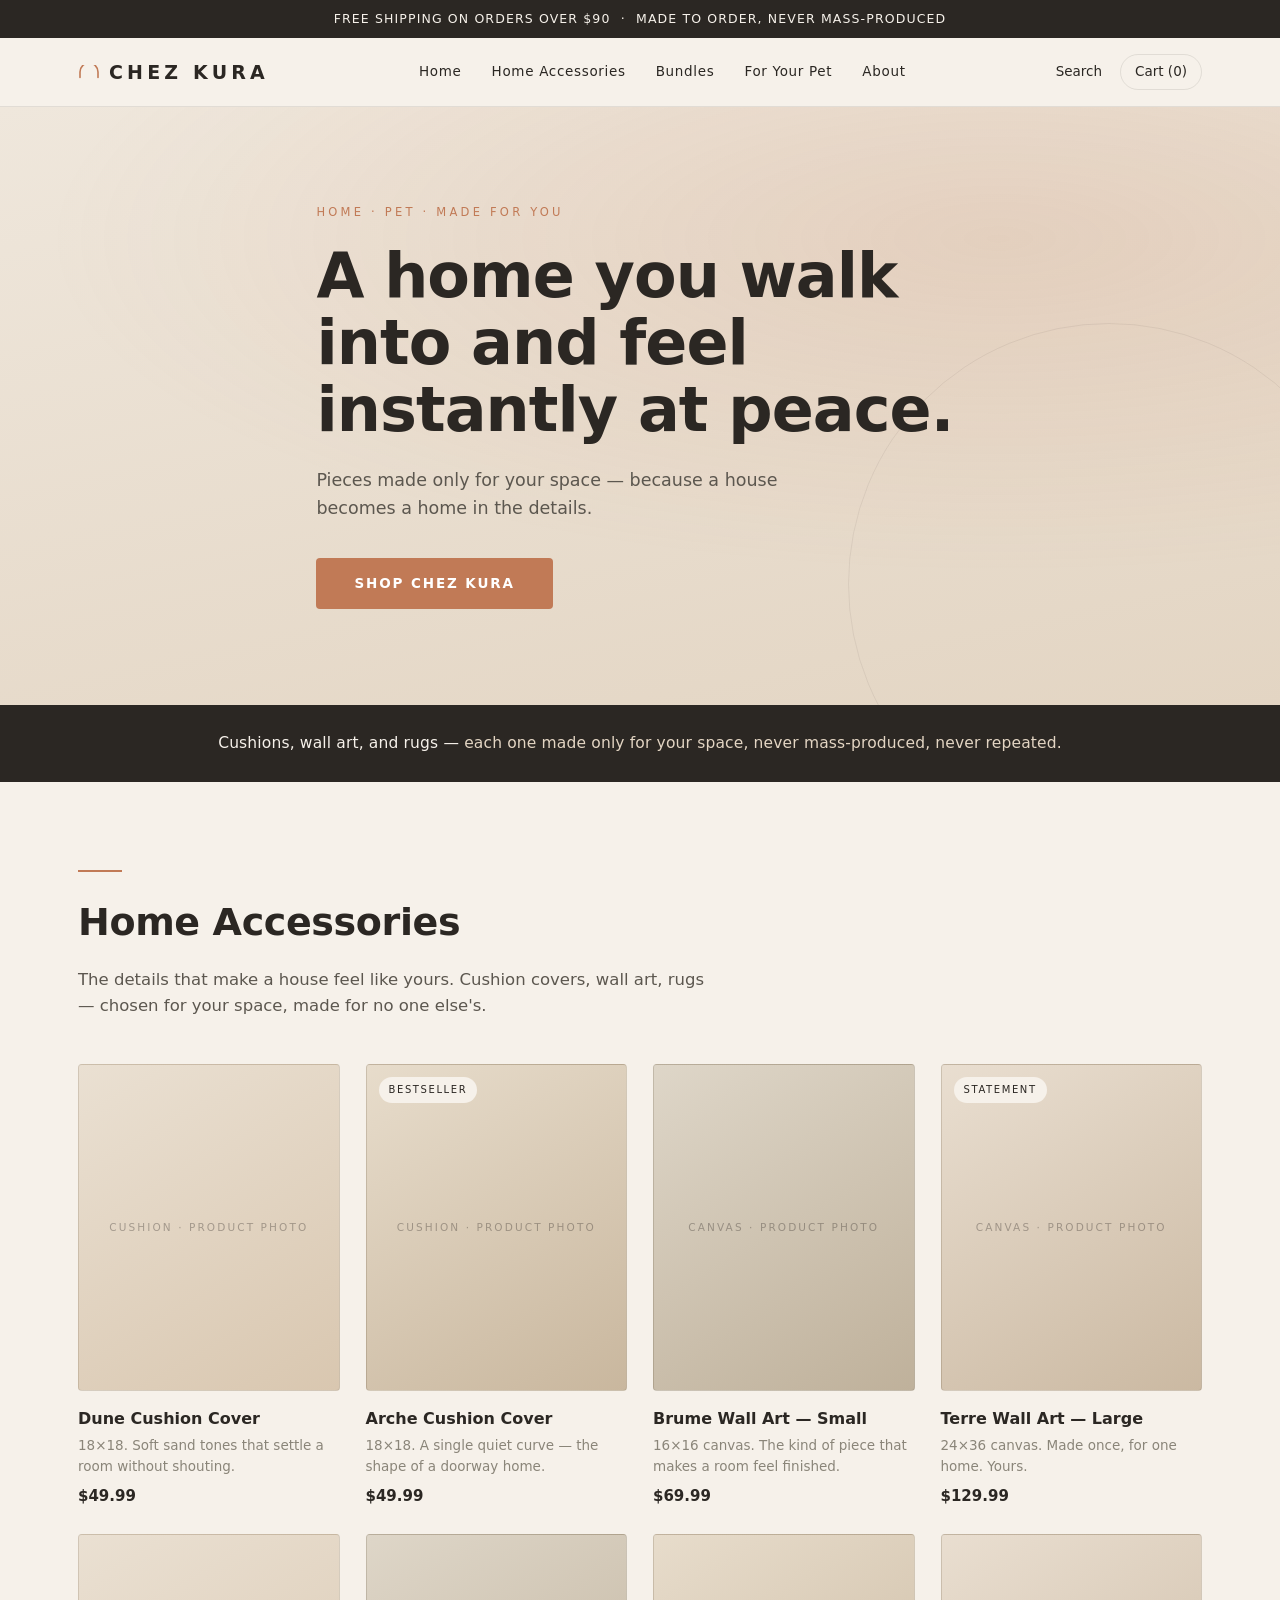
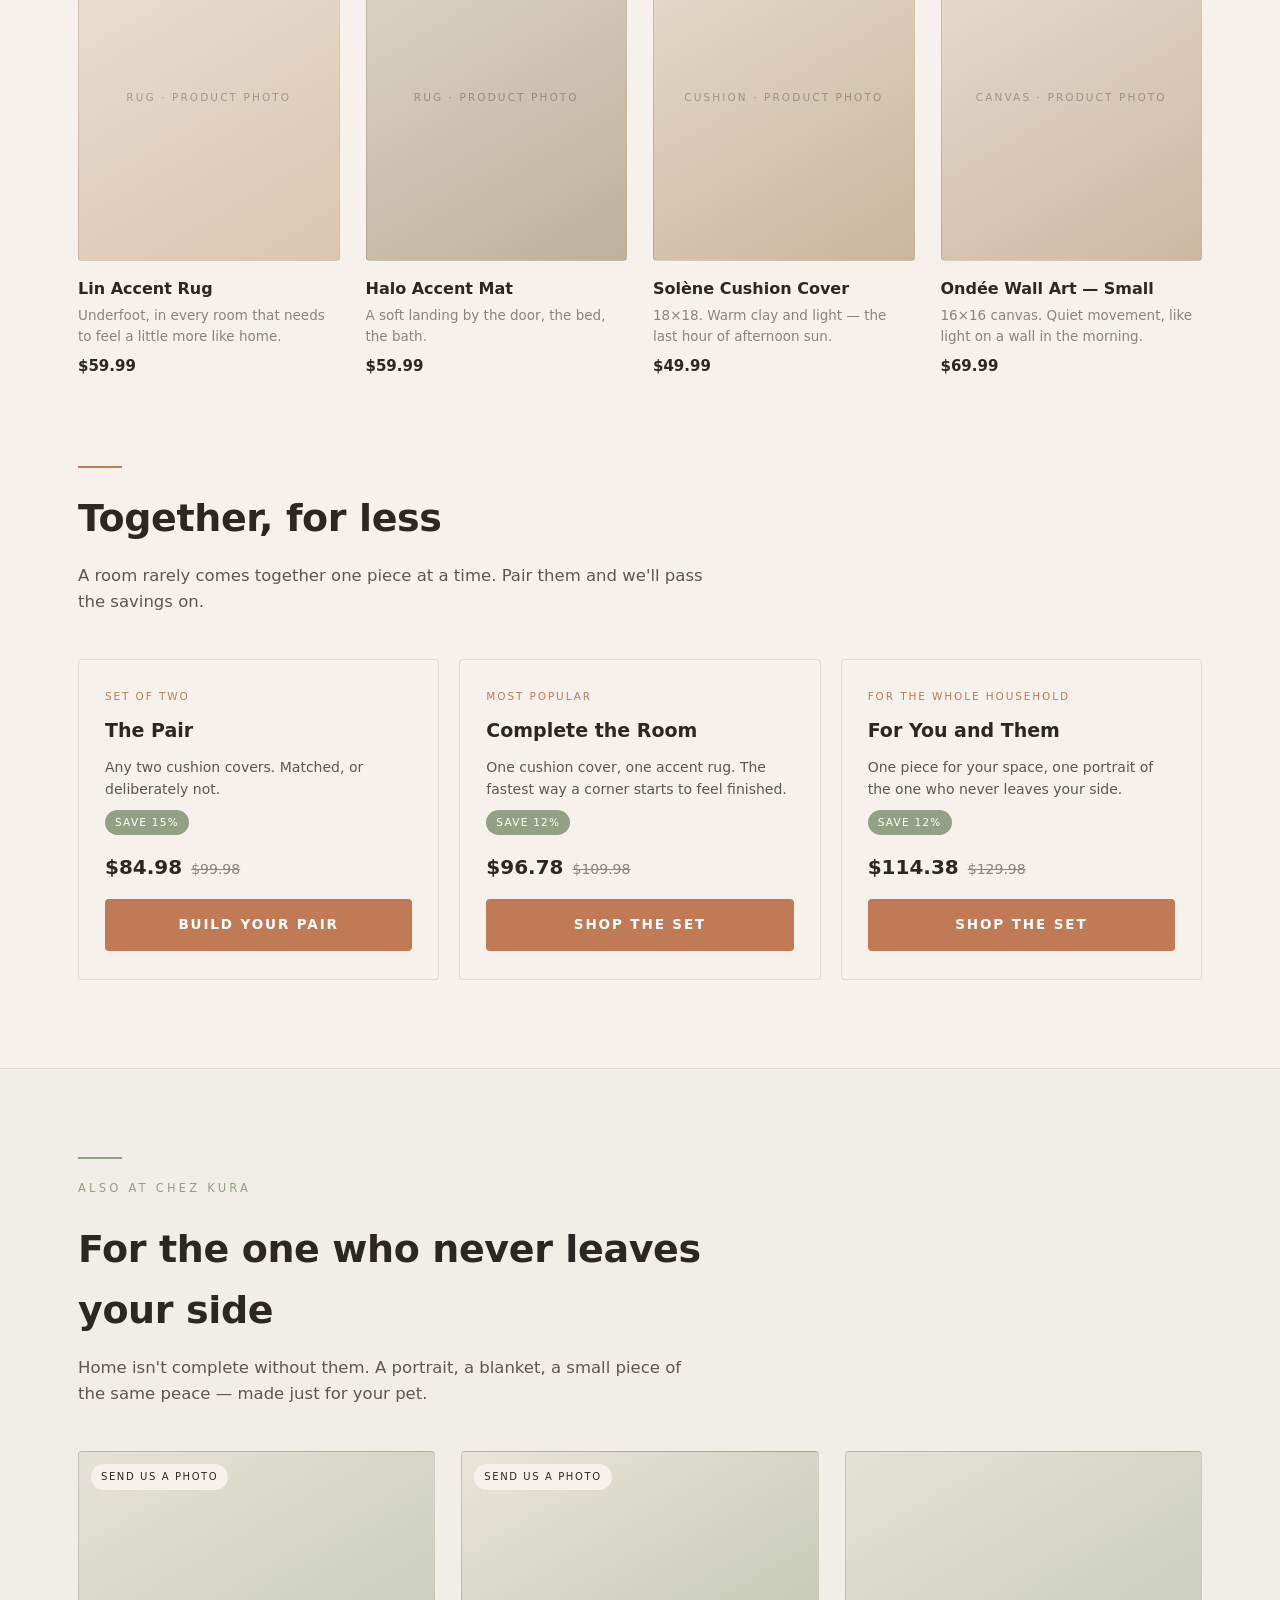
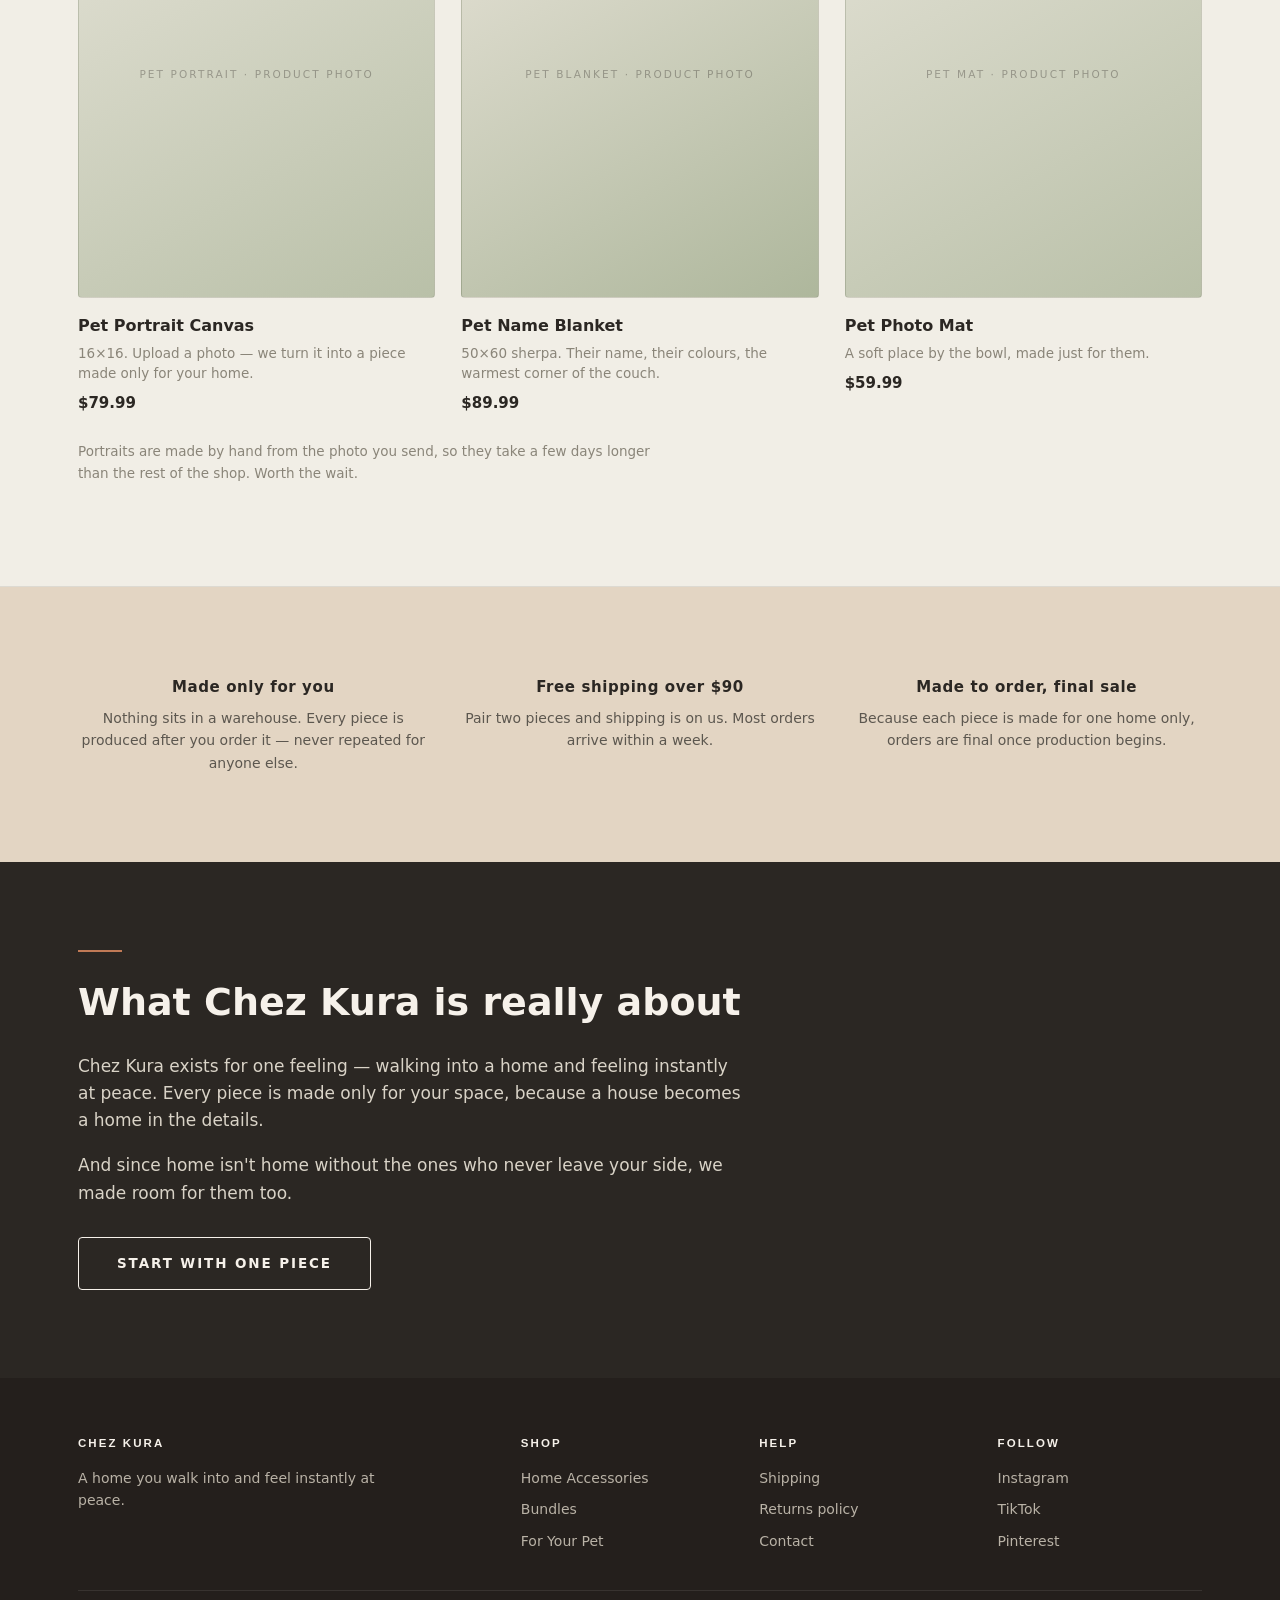
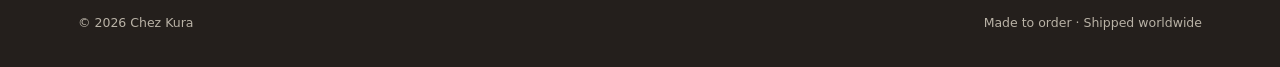
==== index.html @ e0adc96d "Import the Chez Kura v2 storefront package. Adds the static homepage, brand system, site copy, and S" ====
<!DOCTYPE html>
<html lang="en">
<head>
<meta charset="utf-8">
<meta name="viewport" content="width=device-width, initial-scale=1">
<title>Chez Kura — A home you walk into and feel instantly at peace.</title>
<link rel="stylesheet" href="assets/styles.css">
</head>
<body>

<div class="announce">Free shipping on orders over $90 &nbsp;·&nbsp; Made to order, never mass-produced</div>

<nav>
  <div class="nav-inner">
    <a class="wordmark" href="#top">
      <svg class="mark" viewBox="0 0 44 26" fill="none" aria-hidden="true">
        <path d="M4 24V13a18 18 0 0 1 36 0v11" stroke="#C17A56" stroke-width="3.2" stroke-linecap="round"/>
      </svg>
      CHEZ&nbsp;KURA
    </a>
    <div class="nav-links">
      <a href="#top">Home</a>
      <a href="#home-accessories">Home Accessories</a>
      <a href="#bundles">Bundles</a>
      <a href="#pets">For Your Pet</a>
      <a href="#about">About</a>
    </div>
    <div class="nav-right">
      <a href="#">Search</a>
      <a class="cart" href="#">Cart (0)</a>
    </div>
  </div>
</nav>

<header class="hero" id="top">
  <div class="hero-inner">
    <div class="eyebrow">Home · Pet · Made for you</div>
    <h1>A home you walk into and feel instantly at peace.</h1>
    <p>Pieces made only for your space — because a house becomes a home in the details.</p>
    <a class="btn" href="#home-accessories">Shop Chez Kura</a>
  </div>
</header>

<div class="strip">
  Cushions, wall art, and rugs — <span>each one made only for your space, never mass-produced, never repeated.</span>
</div>

<!-- ================= HOME ACCESSORIES ================= -->
<section id="home-accessories">
  <div class="wrap">
    <div class="sec-head">
      <div class="rule"></div>
      <h2>Home Accessories</h2>
      <p>The details that make a house feel like yours. Cushion covers, wall art, rugs — chosen for your space, made for no one else's.</p>
    </div>

    <div class="grid">
      <a class="card" href="#">
        <div class="thumb t1"><div class="ph">Cushion · product photo</div></div>
        <h3>Dune Cushion Cover</h3>
        <p class="desc">18&times;18. Soft sand tones that settle a room without shouting.</p>
        <div class="price">$49.99</div>
      </a>

      <a class="card" href="#">
        <div class="thumb t2"><span class="badge">Bestseller</span><div class="ph">Cushion · product photo</div></div>
        <h3>Arche Cushion Cover</h3>
        <p class="desc">18&times;18. A single quiet curve — the shape of a doorway home.</p>
        <div class="price">$49.99</div>
      </a>

      <a class="card" href="#">
        <div class="thumb t3"><div class="ph">Canvas · product photo</div></div>
        <h3>Brume Wall Art — Small</h3>
        <p class="desc">16&times;16 canvas. The kind of piece that makes a room feel finished.</p>
        <div class="price">$69.99</div>
      </a>

      <a class="card" href="#">
        <div class="thumb t4"><span class="badge">Statement</span><div class="ph">Canvas · product photo</div></div>
        <h3>Terre Wall Art — Large</h3>
        <p class="desc">24&times;36 canvas. Made once, for one home. Yours.</p>
        <div class="price">$129.99</div>
      </a>
    </div>

    <div style="height:26px"></div>

    <div class="grid">
      <a class="card" href="#">
        <div class="thumb t1"><div class="ph">Rug · product photo</div></div>
        <h3>Lin Accent Rug</h3>
        <p class="desc">Underfoot, in every room that needs to feel a little more like home.</p>
        <div class="price">$59.99</div>
      </a>
      <a class="card" href="#">
        <div class="thumb t3"><div class="ph">Rug · product photo</div></div>
        <h3>Halo Accent Mat</h3>
        <p class="desc">A soft landing by the door, the bed, the bath.</p>
        <div class="price">$59.99</div>
      </a>
      <a class="card" href="#">
        <div class="thumb t2"><div class="ph">Cushion · product photo</div></div>
        <h3>Solène Cushion Cover</h3>
        <p class="desc">18&times;18. Warm clay and light — the last hour of afternoon sun.</p>
        <div class="price">$49.99</div>
      </a>
      <a class="card" href="#">
        <div class="thumb t4"><div class="ph">Canvas · product photo</div></div>
        <h3>Ondée Wall Art — Small</h3>
        <p class="desc">16&times;16 canvas. Quiet movement, like light on a wall in the morning.</p>
        <div class="price">$69.99</div>
      </a>
    </div>
  </div>
</section>

<!-- ================= BUNDLES ================= -->
<section id="bundles" style="padding-top:0;">
  <div class="wrap">
    <div class="sec-head">
      <div class="rule"></div>
      <h2>Together, for less</h2>
      <p>A room rarely comes together one piece at a time. Pair them and we'll pass the savings on.</p>
    </div>

    <div class="bundle-grid">
      <div class="bundle">
        <div class="tag">Set of two</div>
        <h3>The Pair</h3>
        <p>Any two cushion covers. Matched, or deliberately not.</p>
        <span class="save">Save 15%</span>
        <div class="b-price">$84.98<span class="was">$99.98</span></div>
        <a class="btn" href="#" style="text-align:center;margin-top:6px;">Build your pair</a>
      </div>

      <div class="bundle">
        <div class="tag">Most popular</div>
        <h3>Complete the Room</h3>
        <p>One cushion cover, one accent rug. The fastest way a corner starts to feel finished.</p>
        <span class="save">Save 12%</span>
        <div class="b-price">$96.78<span class="was">$109.98</span></div>
        <a class="btn" href="#" style="text-align:center;margin-top:6px;">Shop the set</a>
      </div>

      <div class="bundle">
        <div class="tag">For the whole household</div>
        <h3>For You and Them</h3>
        <p>One piece for your space, one portrait of the one who never leaves your side.</p>
        <span class="save">Save 12%</span>
        <div class="b-price">$114.38<span class="was">$129.98</span></div>
        <a class="btn" href="#" style="text-align:center;margin-top:6px;">Shop the set</a>
      </div>
    </div>
  </div>
</section>

<!-- ================= PETS (quieter, lower) ================= -->
<section class="pets" id="pets">
  <div class="wrap">
    <div class="sec-head">
      <div class="rule sage"></div>
      <div class="eyebrow">Also at Chez Kura</div>
      <h2>For the one who never leaves your side</h2>
      <p>Home isn't complete without them. A portrait, a blanket, a small piece of the same peace — made just for your pet.</p>
    </div>

    <div class="grid three">
      <a class="card" href="#">
        <div class="thumb t5"><span class="badge">Send us a photo</span><div class="ph">Pet portrait · product photo</div></div>
        <h3>Pet Portrait Canvas</h3>
        <p class="desc">16&times;16. Upload a photo — we turn it into a piece made only for your home.</p>
        <div class="price">$79.99</div>
      </a>
      <a class="card" href="#">
        <div class="thumb t6"><span class="badge">Send us a photo</span><div class="ph">Pet blanket · product photo</div></div>
        <h3>Pet Name Blanket</h3>
        <p class="desc">50&times;60 sherpa. Their name, their colours, the warmest corner of the couch.</p>
        <div class="price">$89.99</div>
      </a>
      <a class="card" href="#">
        <div class="thumb t5"><div class="ph">Pet mat · product photo</div></div>
        <h3>Pet Photo Mat</h3>
        <p class="desc">A soft place by the bowl, made just for them.</p>
        <div class="price">$59.99</div>
      </a>
    </div>

    <p style="margin-top:26px;font-size:13.5px;color:var(--ink-muted);max-width:70ch;">
      Portraits are made by hand from the photo you send, so they take a few days longer than the rest of the shop. Worth the wait.
    </p>
  </div>
</section>

<!-- ================= PROMISE ================= -->
<section class="promise">
  <div class="wrap">
    <div class="promise-grid">
      <div>
        <h4>Made only for you</h4>
        <p>Nothing sits in a warehouse. Every piece is produced after you order it — never repeated for anyone else.</p>
      </div>
      <div>
        <h4>Free shipping over $90</h4>
        <p>Pair two pieces and shipping is on us. Most orders arrive within a week.</p>
      </div>
      <div>
        <h4>Made to order, final sale</h4>
        <p>Because each piece is made for one home only, orders are final once production begins.</p>
      </div>
    </div>
  </div>
</section>

<!-- ================= ABOUT ================= -->
<section class="about" id="about">
  <div class="wrap">
    <div class="rule"></div>
    <h2>What Chez Kura is really about</h2>
    <p>Chez Kura exists for one feeling — walking into a home and feeling instantly at peace. Every piece is made only for your space, because a house becomes a home in the details.</p>
    <p>And since home isn't home without the ones who never leave your side, we made room for them too.</p>
    <a class="btn btn-ghost" href="#home-accessories" style="border-color:var(--bone);color:var(--bone);margin-top:12px;">Start with one piece</a>
  </div>
</section>

<footer>
  <div class="wrap">
    <div class="foot-grid">
      <div>
        <h5>Chez Kura</h5>
        <p style="margin:0;max-width:34ch;">A home you walk into and feel instantly at peace.</p>
      </div>
      <div>
        <h5>Shop</h5>
        <ul>
          <li><a href="#home-accessories">Home Accessories</a></li>
          <li><a href="#bundles">Bundles</a></li>
          <li><a href="#pets">For Your Pet</a></li>
        </ul>
      </div>
      <div>
        <h5>Help</h5>
        <ul>
          <li><a href="#">Shipping</a></li>
          <li><a href="#">Returns policy</a></li>
          <li><a href="#">Contact</a></li>
        </ul>
      </div>
      <div>
        <h5>Follow</h5>
        <ul>
          <li><a href="#">Instagram</a></li>
          <li><a href="#">TikTok</a></li>
          <li><a href="#">Pinterest</a></li>
        </ul>
      </div>
    </div>
    <div class="foot-bottom">
      <span>© 2026 Chez Kura</span>
      <span>Made to order · Shipped worldwide</span>
    </div>
  </div>
</footer>

</body>
</html>
---- assets/styles.css ----
:root{
    --bone:#F6F1EA;
    --sand:#E3D5C3;
    --terracotta:#C17A56;
    --terracotta-dark:#A9643F;
    --sage:#93A084;
    --charcoal:#2B2723;
    --ink-soft:#5C574F;
    --ink-muted:#8A8579;
    --hairline:rgba(43,39,35,0.10);
    --radius:4px;
    --maxw:1180px;
  }
  *{box-sizing:border-box;}
  html{scroll-behavior:smooth;}
  body{
    margin:0;
    background:var(--bone);
    color:var(--charcoal);
    font-family:"Inter",system-ui,-apple-system,"Segoe UI",sans-serif;
    font-size:16px;
    line-height:1.6;
    -webkit-font-smoothing:antialiased;
  }
  h1,h2,h3,.wordmark,.eyebrow,.btn{font-family:"Futura","Poppins",system-ui,-apple-system,sans-serif;}
  a{color:inherit;text-decoration:none;}
  .wrap{max-width:var(--maxw);margin:0 auto;padding:0 28px;}

  /* ---------- Announcement ---------- */
  .announce{
    background:var(--charcoal);color:var(--bone);
    text-align:center;font-size:12.5px;letter-spacing:.09em;
    padding:9px 16px;text-transform:uppercase;
  }

  /* ---------- Nav ---------- */
  nav{
    position:sticky;top:0;z-index:50;
    background:rgba(246,241,234,0.92);
    backdrop-filter:blur(10px);
    border-bottom:1px solid var(--hairline);
  }
  .nav-inner{
    max-width:var(--maxw);margin:0 auto;padding:16px 28px;
    display:flex;align-items:center;justify-content:space-between;gap:24px;
  }
  .wordmark{
    font-size:19px;font-weight:700;letter-spacing:.22em;color:var(--charcoal);
    display:flex;align-items:center;gap:9px;white-space:nowrap;
  }
  .mark{width:22px;height:14px;flex:none;}
  .nav-links{display:flex;gap:30px;font-size:13.5px;letter-spacing:.05em;}
  .nav-links a{padding:4px 0;border-bottom:1px solid transparent;transition:border-color .2s;}
  .nav-links a:hover{border-color:var(--terracotta);}
  .nav-right{display:flex;align-items:center;gap:18px;font-size:13.5px;}
  .cart{
    display:inline-flex;align-items:center;gap:7px;
    border:1px solid var(--hairline);border-radius:999px;padding:6px 14px;
  }
  @media(max-width:820px){ .nav-links{display:none;} }

  /* ---------- Hero ---------- */
  .hero{
    position:relative;
    min-height:560px;
    display:flex;align-items:center;
    background:
      radial-gradient(120% 90% at 78% 22%, rgba(193,122,86,0.16), transparent 62%),
      linear-gradient(168deg,#EFE7DC 0%, var(--sand) 100%);
    overflow:hidden;
  }
  .hero::after{
    content:"";position:absolute;right:-90px;bottom:-140px;
    width:520px;height:520px;border-radius:50%;
    border:1px solid rgba(43,39,35,0.07);
  }
  .hero-inner{max-width:var(--maxw);margin:0 auto;padding:96px 28px;position:relative;z-index:2;}
  .eyebrow{
    font-size:11.5px;letter-spacing:.28em;text-transform:uppercase;
    color:var(--terracotta);margin-bottom:22px;
  }
  .hero h1{
    font-size:clamp(34px,5.4vw,62px);line-height:1.08;font-weight:700;
    margin:0 0 22px;max-width:15ch;letter-spacing:-0.015em;
  }
  .hero p{
    font-size:17.5px;color:var(--ink-soft);max-width:46ch;margin:0 0 36px;
  }
  .btn{
    display:inline-block;background:var(--terracotta);color:#fff;
    padding:15px 38px;border-radius:var(--radius);
    font-size:13.5px;letter-spacing:.14em;text-transform:uppercase;font-weight:600;
    transition:background .2s,transform .2s;
  }
  .btn:hover{background:var(--terracotta-dark);transform:translateY(-1px);}
  .btn-ghost{
    background:transparent;color:var(--charcoal);
    border:1px solid var(--charcoal);
  }
  .btn-ghost:hover{background:var(--charcoal);color:var(--bone);}

  /* ---------- Overview strip ---------- */
  .strip{
    background:var(--charcoal);color:var(--bone);
    text-align:center;padding:26px 28px;
    font-size:15.5px;letter-spacing:.01em;
  }
  .strip span{color:var(--sand);}

  /* ---------- Sections ---------- */
  section{padding:88px 0;}
  .sec-head{margin-bottom:44px;max-width:62ch;}
  .sec-head h2{
    font-size:clamp(26px,3.4vw,38px);margin:0 0 14px;font-weight:700;letter-spacing:-0.01em;
  }
  .sec-head p{margin:0;color:var(--ink-soft);font-size:16.5px;}
  .rule{width:44px;height:2px;background:var(--terracotta);margin-bottom:20px;}
  .rule.sage{background:var(--sage);}

  /* ---------- Product grid ---------- */
  .grid{display:grid;gap:26px;grid-template-columns:repeat(4,1fr);}
  .grid.three{grid-template-columns:repeat(3,1fr);}
  @media(max-width:960px){ .grid,.grid.three{grid-template-columns:repeat(2,1fr);} }
  @media(max-width:560px){ .grid,.grid.three{grid-template-columns:1fr;} }

  .card{display:block;background:transparent;}
  .thumb{
    position:relative;aspect-ratio:4/5;border-radius:var(--radius);
    overflow:hidden;margin-bottom:15px;
    border:1px solid var(--hairline);
    display:flex;align-items:center;justify-content:center;
    transition:transform .25s ease;
  }
  .card:hover .thumb{transform:translateY(-4px);}
  .thumb .ph{
    position:absolute;inset:0;
    display:flex;align-items:center;justify-content:center;
    font-size:10.5px;letter-spacing:.2em;text-transform:uppercase;
    color:rgba(43,39,35,0.34);
  }
  .t1{background:linear-gradient(150deg,#EAE0D2,#D9C7B0);}
  .t2{background:linear-gradient(150deg,#E7DCCB,#C9B79E);}
  .t3{background:linear-gradient(150deg,#DED6C8,#BFB19B);}
  .t4{background:linear-gradient(150deg,#E9DED0,#CBB9A2);}
  .t5{background:linear-gradient(150deg,#E4E2D6,#B9C0A8);}
  .t6{background:linear-gradient(150deg,#E8E4D9,#AEB79C);}
  .badge{
    position:absolute;top:12px;left:12px;z-index:2;
    background:var(--bone);color:var(--charcoal);
    font-size:10px;letter-spacing:.16em;text-transform:uppercase;
    padding:5px 10px;border-radius:999px;
  }
  .card h3{font-size:16px;margin:0 0 4px;font-weight:600;}
  .card .desc{font-size:13.5px;color:var(--ink-muted);margin:0 0 8px;line-height:1.5;}
  .price{font-size:15px;font-weight:600;}
  .price .was{color:var(--ink-muted);font-weight:400;text-decoration:line-through;margin-left:8px;font-size:13.5px;}

  /* ---------- Pet section ---------- */
  .pets{background:#F1EEE6;border-top:1px solid var(--hairline);border-bottom:1px solid var(--hairline);}
  .pets .eyebrow{color:var(--sage);}

  /* ---------- Bundles ---------- */
  .bundle-grid{display:grid;gap:20px;grid-template-columns:repeat(3,1fr);}
  @media(max-width:860px){ .bundle-grid{grid-template-columns:1fr;} }
  .bundle{
    border:1px solid var(--hairline);border-radius:var(--radius);
    padding:28px 26px;background:var(--bone);
    display:flex;flex-direction:column;gap:10px;
  }
  .bundle .tag{
    font-size:10.5px;letter-spacing:.18em;text-transform:uppercase;color:var(--terracotta);
  }
  .bundle h3{margin:0;font-size:19px;}
  .bundle p{margin:0;font-size:14px;color:var(--ink-soft);flex:1;}
  .bundle .b-price{font-size:20px;font-weight:700;margin-top:6px;}
  .bundle .b-price .was{
    font-size:14px;font-weight:400;color:var(--ink-muted);
    text-decoration:line-through;margin-left:9px;
  }
  .save{
    display:inline-block;background:var(--sage);color:#fff;
    font-size:10.5px;letter-spacing:.12em;text-transform:uppercase;
    padding:4px 10px;border-radius:999px;align-self:flex-start;
  }

  /* ---------- Promise row ---------- */
  .promise{background:var(--sand);}
  .promise-grid{display:grid;grid-template-columns:repeat(3,1fr);gap:36px;text-align:center;}
  @media(max-width:760px){ .promise-grid{grid-template-columns:1fr;gap:28px;} }
  .promise h4{margin:0 0 8px;font-size:15px;letter-spacing:.04em;}
  .promise p{margin:0;font-size:14px;color:var(--ink-soft);}

  /* ---------- About ---------- */
  .about{background:var(--charcoal);color:var(--bone);}
  .about .rule{background:var(--terracotta);}
  .about h2{font-size:clamp(26px,3.4vw,38px);margin:0 0 20px;}
  .about p{font-size:17px;color:#D9D3C7;max-width:62ch;margin:0 0 18px;}

  /* ---------- Footer ---------- */
  footer{background:#241F1C;color:#B9B2A6;padding:56px 0 34px;font-size:14px;}
  .foot-grid{display:grid;grid-template-columns:2fr 1fr 1fr 1fr;gap:34px;margin-bottom:38px;}
  @media(max-width:820px){ .foot-grid{grid-template-columns:1fr 1fr;} }
  footer h5{
    color:var(--bone);font-size:11.5px;letter-spacing:.18em;text-transform:uppercase;
    margin:0 0 14px;font-family:"Futura","Poppins",sans-serif;
  }
  footer ul{list-style:none;padding:0;margin:0;display:flex;flex-direction:column;gap:9px;}
  footer a:hover{color:var(--bone);}
  .foot-bottom{
    border-top:1px solid rgba(255,255,255,0.09);padding-top:22px;
    display:flex;justify-content:space-between;gap:18px;flex-wrap:wrap;font-size:12.5px;
  }
  .note{
    background:#FFF8E7;border:1px dashed #D9B96A;color:#6B5624;
    padding:14px 18px;border-radius:var(--radius);font-size:13px;
    max-width:var(--maxw);margin:0 auto 0;
  }
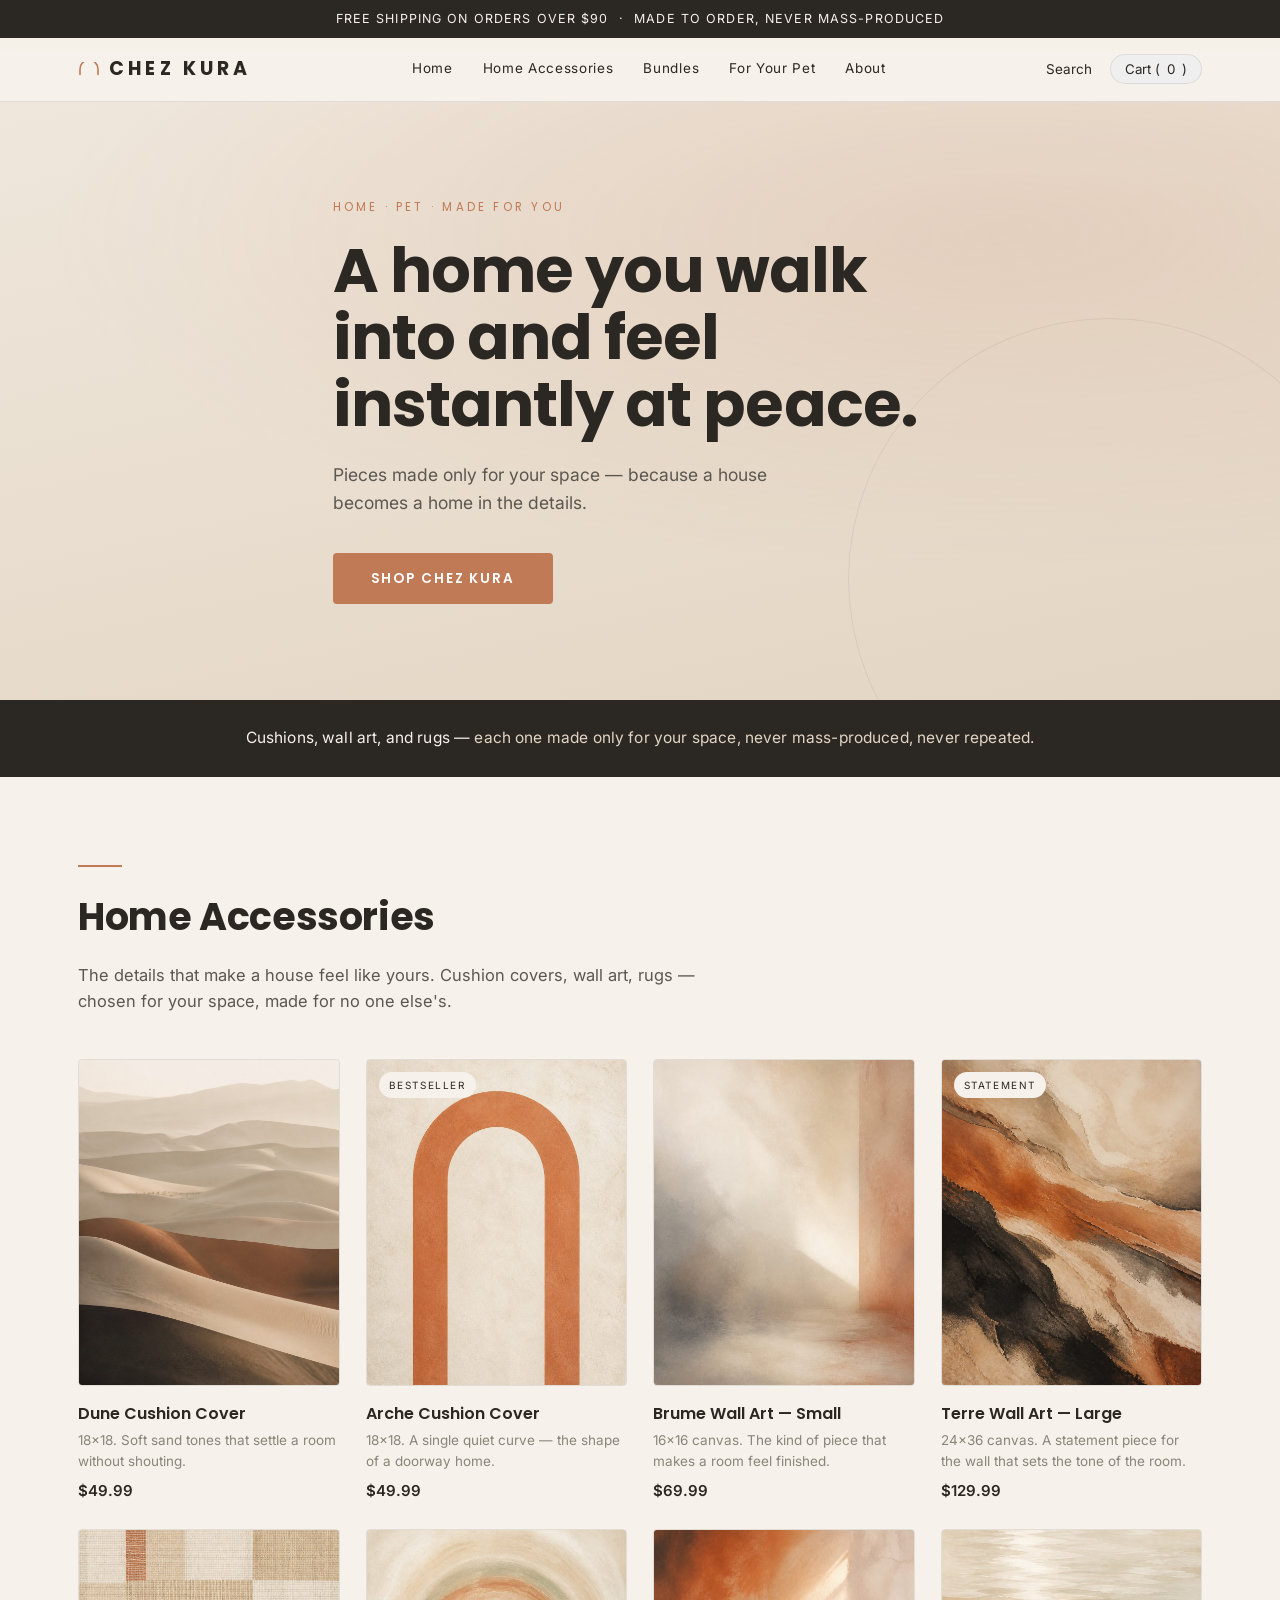
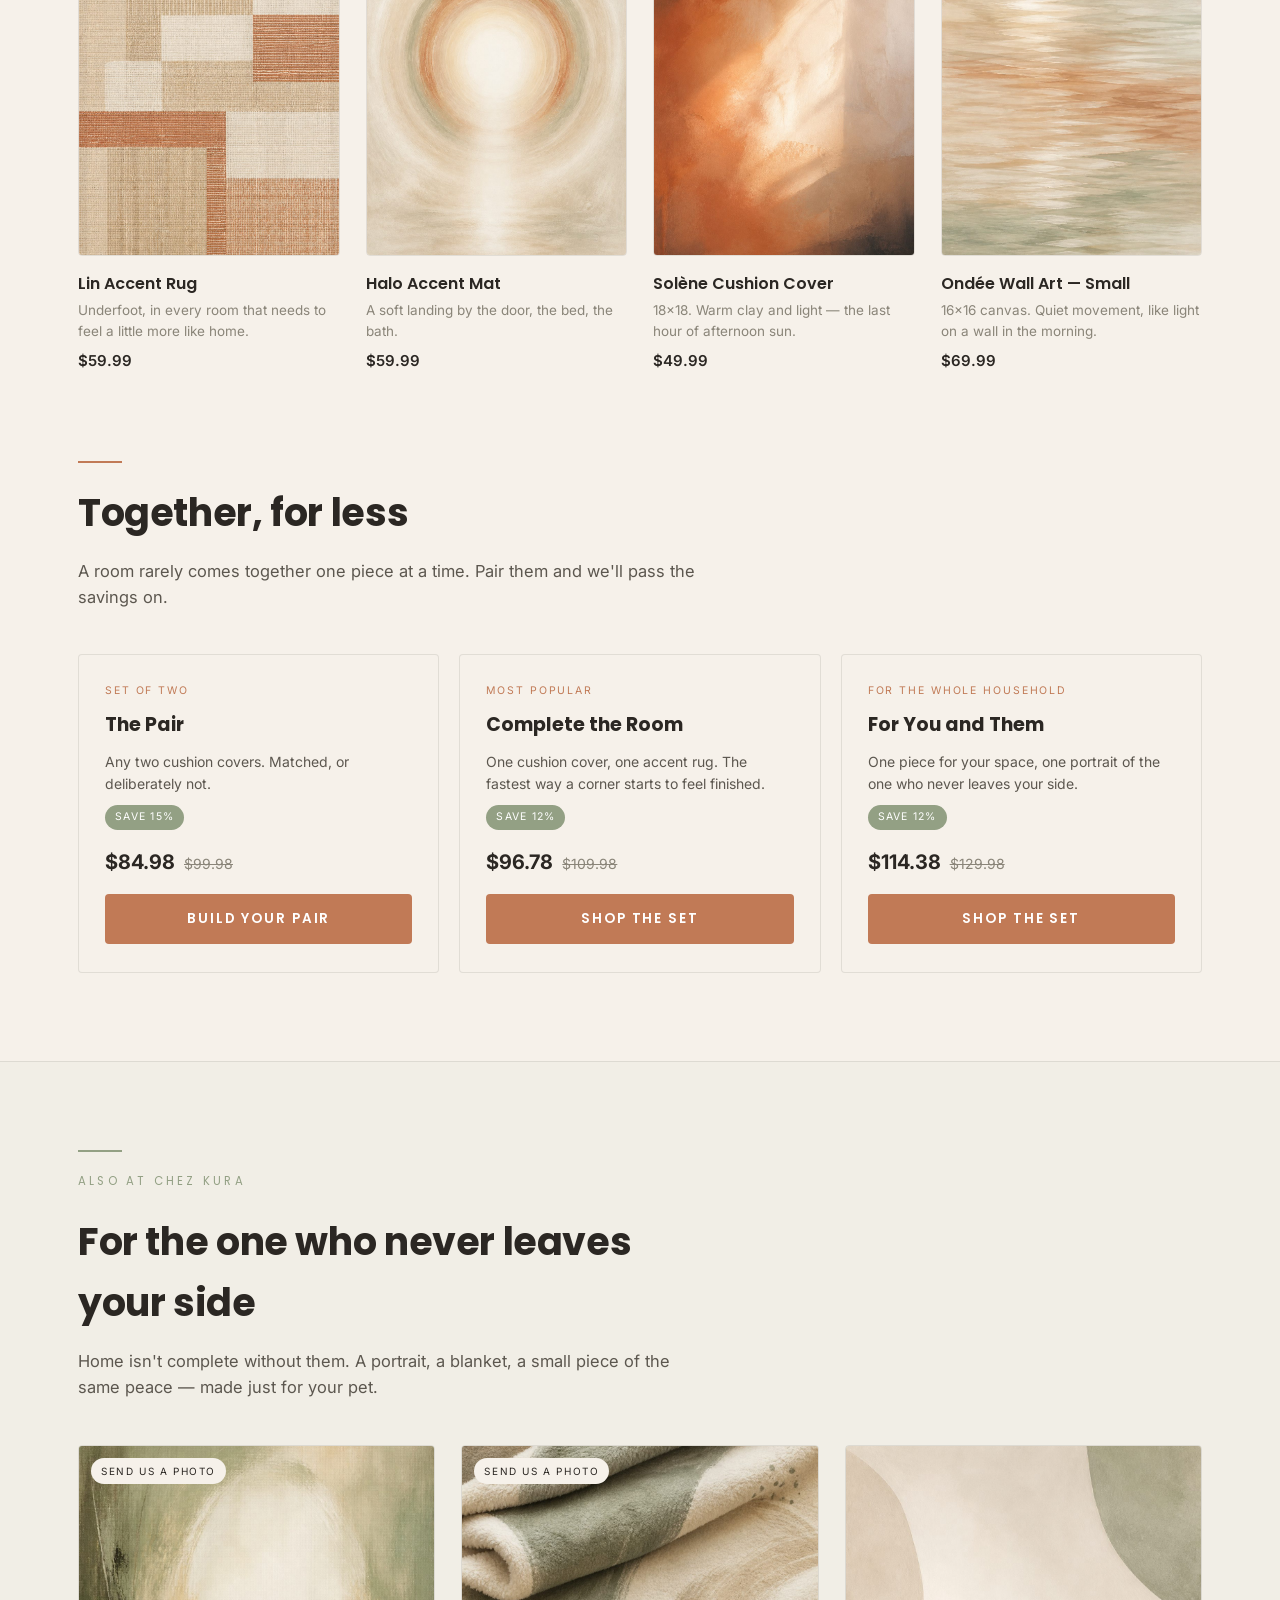
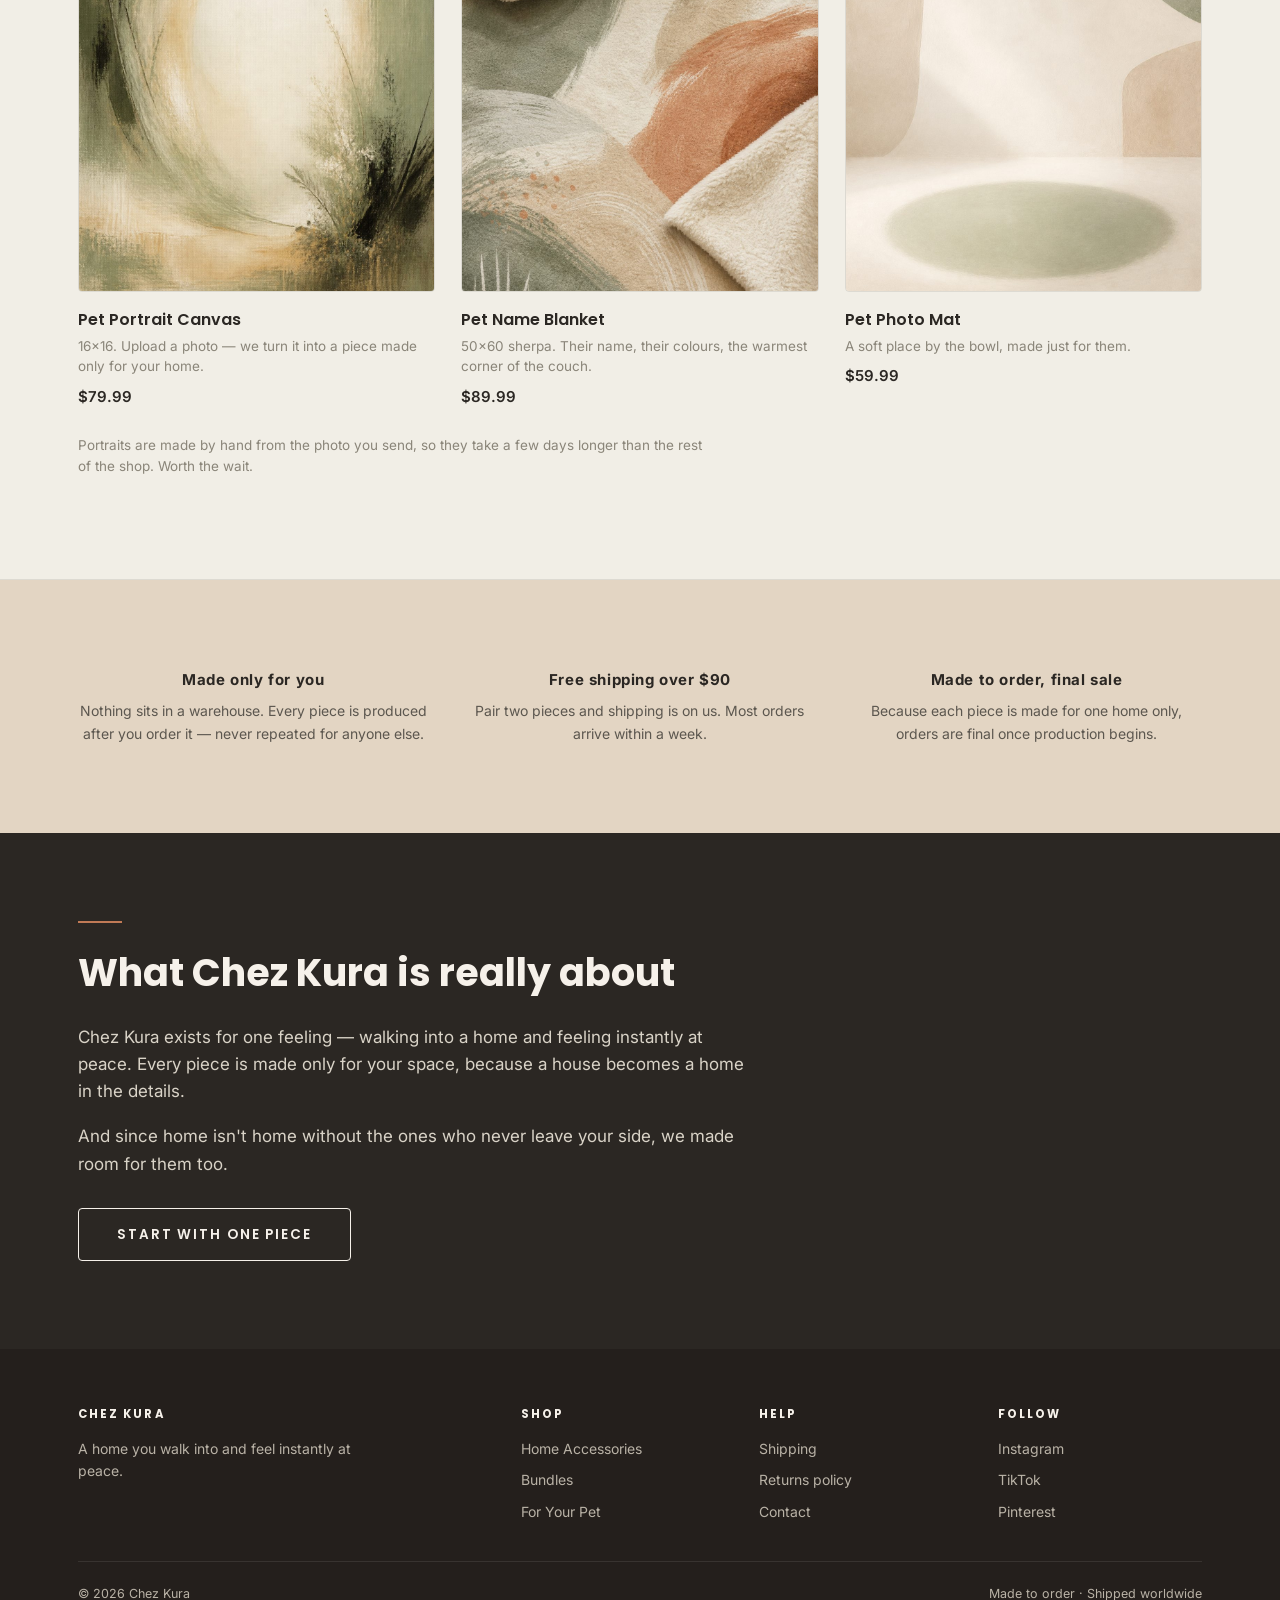
==== commit 4d2e51d4: "Turn the v2 kit into a browsable storefront prototype. Adds product artwork in the brand palette, pr" ====
--- a/index.html
+++ b/index.html
@@ -4,34 +4,44 @@
 <meta charset="utf-8">
 <meta name="viewport" content="width=device-width, initial-scale=1">
 <title>Chez Kura — A home you walk into and feel instantly at peace.</title>
+<meta name="description" content="Pieces made only for your space — cushions, wall art, and rugs, with a quieter collection for the one who never leaves your side.">
+<link rel="preconnect" href="https://fonts.googleapis.com">
+<link rel="preconnect" href="https://fonts.gstatic.com" crossorigin>
+<link href="https://fonts.googleapis.com/css2?family=Inter:wght@400;500;600&family=Poppins:wght@600;700&display=swap" rel="stylesheet">
+<link rel="icon" href="assets/favicon.svg" type="image/svg+xml">
+<link rel="icon" href="assets/images/favicon-64.png" sizes="64x64">
+<link rel="apple-touch-icon" href="assets/images/favicon-180.png">
 <link rel="stylesheet" href="assets/styles.css">
 </head>
 <body>
 
+<a class="skip" href="#main">Skip to content</a>
 <div class="announce">Free shipping on orders over $90 &nbsp;·&nbsp; Made to order, never mass-produced</div>
 
 <nav>
   <div class="nav-inner">
-    <a class="wordmark" href="#top">
+    <a class="wordmark" href="index.html#top">
       <svg class="mark" viewBox="0 0 44 26" fill="none" aria-hidden="true">
         <path d="M4 24V13a18 18 0 0 1 36 0v11" stroke="#C17A56" stroke-width="3.2" stroke-linecap="round"/>
       </svg>
       CHEZ&nbsp;KURA
     </a>
     <div class="nav-links">
-      <a href="#top">Home</a>
-      <a href="#home-accessories">Home Accessories</a>
-      <a href="#bundles">Bundles</a>
-      <a href="#pets">For Your Pet</a>
-      <a href="#about">About</a>
+      <a href="index.html#top">Home</a>
+      <a href="index.html#home-accessories">Home Accessories</a>
+      <a href="index.html#bundles">Bundles</a>
+      <a href="index.html#pets">For Your Pet</a>
+      <a href="index.html#about">About</a>
     </div>
     <div class="nav-right">
-      <a href="#">Search</a>
-      <a class="cart" href="#">Cart (0)</a>
+      <button class="text-btn" type="button" data-open-search>Search</button>
+      <button class="cart" type="button" data-open-cart>Cart (<span data-cart-count>0</span>)</button>
+      <button class="menu-btn" type="button" data-open-menu aria-label="Open menu"><span></span><span></span></button>
     </div>
   </div>
 </nav>
 
+<main id="main">
 <header class="hero" id="top">
   <div class="hero-inner">
     <div class="eyebrow">Home · Pet · Made for you</div>
@@ -45,7 +55,6 @@
   Cushions, wall art, and rugs — <span>each one made only for your space, never mass-produced, never repeated.</span>
 </div>
 
-<!-- ================= HOME ACCESSORIES ================= -->
 <section id="home-accessories">
   <div class="wrap">
     <div class="sec-head">
@@ -55,58 +64,58 @@
     </div>
 
     <div class="grid">
-      <a class="card" href="#">
-        <div class="thumb t1"><div class="ph">Cushion · product photo</div></div>
+      <a class="card" href="product.html?id=dune-cushion-cover">
+        <div class="thumb"><img src="assets/images/dune.jpg" alt="Dune Cushion Cover"></div>
         <h3>Dune Cushion Cover</h3>
         <p class="desc">18&times;18. Soft sand tones that settle a room without shouting.</p>
         <div class="price">$49.99</div>
       </a>
 
-      <a class="card" href="#">
-        <div class="thumb t2"><span class="badge">Bestseller</span><div class="ph">Cushion · product photo</div></div>
+      <a class="card" href="product.html?id=arche-cushion-cover">
+        <div class="thumb"><span class="badge">Bestseller</span><img src="assets/images/arche.jpg" alt="Arche Cushion Cover"></div>
         <h3>Arche Cushion Cover</h3>
         <p class="desc">18&times;18. A single quiet curve — the shape of a doorway home.</p>
         <div class="price">$49.99</div>
       </a>
 
-      <a class="card" href="#">
-        <div class="thumb t3"><div class="ph">Canvas · product photo</div></div>
+      <a class="card" href="product.html?id=brume-wall-art-small">
+        <div class="thumb"><img src="assets/images/brume.jpg" alt="Brume Wall Art — Small"></div>
         <h3>Brume Wall Art — Small</h3>
         <p class="desc">16&times;16 canvas. The kind of piece that makes a room feel finished.</p>
         <div class="price">$69.99</div>
       </a>
 
-      <a class="card" href="#">
-        <div class="thumb t4"><span class="badge">Statement</span><div class="ph">Canvas · product photo</div></div>
+      <a class="card" href="product.html?id=terre-wall-art-large">
+        <div class="thumb"><span class="badge">Statement</span><img src="assets/images/terre.jpg" alt="Terre Wall Art — Large"></div>
         <h3>Terre Wall Art — Large</h3>
-        <p class="desc">24&times;36 canvas. Made once, for one home. Yours.</p>
+        <p class="desc">24&times;36 canvas. A statement piece for the wall that sets the tone of the room.</p>
         <div class="price">$129.99</div>
       </a>
     </div>
 
-    <div style="height:26px"></div>
+    <div class="grid-gap"></div>
 
     <div class="grid">
-      <a class="card" href="#">
-        <div class="thumb t1"><div class="ph">Rug · product photo</div></div>
+      <a class="card" href="product.html?id=lin-accent-rug">
+        <div class="thumb"><img src="assets/images/lin.jpg" alt="Lin Accent Rug"></div>
         <h3>Lin Accent Rug</h3>
         <p class="desc">Underfoot, in every room that needs to feel a little more like home.</p>
         <div class="price">$59.99</div>
       </a>
-      <a class="card" href="#">
-        <div class="thumb t3"><div class="ph">Rug · product photo</div></div>
+      <a class="card" href="product.html?id=halo-accent-mat">
+        <div class="thumb"><img src="assets/images/halo.jpg" alt="Halo Accent Mat"></div>
         <h3>Halo Accent Mat</h3>
         <p class="desc">A soft landing by the door, the bed, the bath.</p>
         <div class="price">$59.99</div>
       </a>
-      <a class="card" href="#">
-        <div class="thumb t2"><div class="ph">Cushion · product photo</div></div>
+      <a class="card" href="product.html?id=solene-cushion-cover">
+        <div class="thumb"><img src="assets/images/solene.jpg" alt="Solène Cushion Cover"></div>
         <h3>Solène Cushion Cover</h3>
         <p class="desc">18&times;18. Warm clay and light — the last hour of afternoon sun.</p>
         <div class="price">$49.99</div>
       </a>
-      <a class="card" href="#">
-        <div class="thumb t4"><div class="ph">Canvas · product photo</div></div>
+      <a class="card" href="product.html?id=ondee-wall-art-small">
+        <div class="thumb"><img src="assets/images/ondee.jpg" alt="Ondée Wall Art — Small"></div>
         <h3>Ondée Wall Art — Small</h3>
         <p class="desc">16&times;16 canvas. Quiet movement, like light on a wall in the morning.</p>
         <div class="price">$69.99</div>
@@ -115,8 +124,7 @@
   </div>
 </section>
 
-<!-- ================= BUNDLES ================= -->
-<section id="bundles" style="padding-top:0;">
+<section id="bundles">
   <div class="wrap">
     <div class="sec-head">
       <div class="rule"></div>
@@ -131,7 +139,7 @@
         <p>Any two cushion covers. Matched, or deliberately not.</p>
         <span class="save">Save 15%</span>
         <div class="b-price">$84.98<span class="was">$99.98</span></div>
-        <a class="btn" href="#" style="text-align:center;margin-top:6px;">Build your pair</a>
+        <button class="btn" type="button" data-add-bundle="the-pair">Build your pair</button>
       </div>
 
       <div class="bundle">
@@ -140,7 +148,7 @@
         <p>One cushion cover, one accent rug. The fastest way a corner starts to feel finished.</p>
         <span class="save">Save 12%</span>
         <div class="b-price">$96.78<span class="was">$109.98</span></div>
-        <a class="btn" href="#" style="text-align:center;margin-top:6px;">Shop the set</a>
+        <button class="btn" type="button" data-add-bundle="complete-the-room">Shop the set</button>
       </div>
 
       <div class="bundle">
@@ -149,13 +157,12 @@
         <p>One piece for your space, one portrait of the one who never leaves your side.</p>
         <span class="save">Save 12%</span>
         <div class="b-price">$114.38<span class="was">$129.98</span></div>
-        <a class="btn" href="#" style="text-align:center;margin-top:6px;">Shop the set</a>
-      </div>
-    </div>
-  </div>
-</section>
-
-<!-- ================= PETS (quieter, lower) ================= -->
+        <button class="btn" type="button" data-add-bundle="for-you-and-them">Shop the set</button>
+      </div>
+    </div>
+  </div>
+</section>
+
 <section class="pets" id="pets">
   <div class="wrap">
     <div class="sec-head">
@@ -166,33 +173,32 @@
     </div>
 
     <div class="grid three">
-      <a class="card" href="#">
-        <div class="thumb t5"><span class="badge">Send us a photo</span><div class="ph">Pet portrait · product photo</div></div>
+      <a class="card" href="product.html?id=pet-portrait-canvas">
+        <div class="thumb"><span class="badge">Send us a photo</span><img src="assets/images/pet-portrait.jpg" alt="Pet Portrait Canvas"></div>
         <h3>Pet Portrait Canvas</h3>
         <p class="desc">16&times;16. Upload a photo — we turn it into a piece made only for your home.</p>
         <div class="price">$79.99</div>
       </a>
-      <a class="card" href="#">
-        <div class="thumb t6"><span class="badge">Send us a photo</span><div class="ph">Pet blanket · product photo</div></div>
+      <a class="card" href="product.html?id=pet-name-blanket">
+        <div class="thumb"><span class="badge">Send us a photo</span><img src="assets/images/pet-blanket.jpg" alt="Pet Name Blanket"></div>
         <h3>Pet Name Blanket</h3>
         <p class="desc">50&times;60 sherpa. Their name, their colours, the warmest corner of the couch.</p>
         <div class="price">$89.99</div>
       </a>
-      <a class="card" href="#">
-        <div class="thumb t5"><div class="ph">Pet mat · product photo</div></div>
+      <a class="card" href="product.html?id=pet-photo-mat">
+        <div class="thumb"><img src="assets/images/pet-mat.jpg" alt="Pet Photo Mat"></div>
         <h3>Pet Photo Mat</h3>
         <p class="desc">A soft place by the bowl, made just for them.</p>
         <div class="price">$59.99</div>
       </a>
     </div>
 
-    <p style="margin-top:26px;font-size:13.5px;color:var(--ink-muted);max-width:70ch;">
+    <p class="lead-note">
       Portraits are made by hand from the photo you send, so they take a few days longer than the rest of the shop. Worth the wait.
     </p>
   </div>
 </section>
 
-<!-- ================= PROMISE ================= -->
 <section class="promise">
   <div class="wrap">
     <div class="promise-grid">
@@ -212,38 +218,38 @@
   </div>
 </section>
 
-<!-- ================= ABOUT ================= -->
 <section class="about" id="about">
   <div class="wrap">
     <div class="rule"></div>
     <h2>What Chez Kura is really about</h2>
     <p>Chez Kura exists for one feeling — walking into a home and feeling instantly at peace. Every piece is made only for your space, because a house becomes a home in the details.</p>
     <p>And since home isn't home without the ones who never leave your side, we made room for them too.</p>
-    <a class="btn btn-ghost" href="#home-accessories" style="border-color:var(--bone);color:var(--bone);margin-top:12px;">Start with one piece</a>
-  </div>
-</section>
+    <a class="btn btn-ghost on-dark" href="#home-accessories">Start with one piece</a>
+  </div>
+</section>
+</main>
 
 <footer>
   <div class="wrap">
     <div class="foot-grid">
       <div>
         <h5>Chez Kura</h5>
-        <p style="margin:0;max-width:34ch;">A home you walk into and feel instantly at peace.</p>
+        <p class="foot-line">A home you walk into and feel instantly at peace.</p>
       </div>
       <div>
         <h5>Shop</h5>
         <ul>
-          <li><a href="#home-accessories">Home Accessories</a></li>
-          <li><a href="#bundles">Bundles</a></li>
-          <li><a href="#pets">For Your Pet</a></li>
+          <li><a href="index.html#home-accessories">Home Accessories</a></li>
+          <li><a href="index.html#bundles">Bundles</a></li>
+          <li><a href="index.html#pets">For Your Pet</a></li>
         </ul>
       </div>
       <div>
         <h5>Help</h5>
         <ul>
-          <li><a href="#">Shipping</a></li>
-          <li><a href="#">Returns policy</a></li>
-          <li><a href="#">Contact</a></li>
+          <li><a href="shipping.html">Shipping</a></li>
+          <li><a href="returns.html">Returns policy</a></li>
+          <li><a href="contact.html">Contact</a></li>
         </ul>
       </div>
       <div>
@@ -262,5 +268,7 @@
   </div>
 </footer>
 
+<script src="assets/catalog.js"></script>
+<script src="assets/site.js"></script>
 </body>
 </html>
--- a/assets/styles.css
+++ b/assets/styles.css
@@ -215,3 +215,141 @@
     padding:14px 18px;border-radius:var(--radius);font-size:13px;
     max-width:var(--maxw);margin:0 auto 0;
   }
+
+  /* ---------- Shared UI ---------- */
+  button{font-family:inherit;color:inherit;}
+  button.btn{border:0;cursor:pointer;text-align:center;}
+  .bundle .btn{margin-top:6px;}
+  .text-btn{
+    background:none;border:0;padding:0;cursor:pointer;font:inherit;color:inherit;
+  }
+  .skip{
+    position:absolute;left:-999px;top:8px;
+    background:var(--charcoal);color:var(--bone);padding:8px 14px;
+  }
+  .skip:focus{left:8px;z-index:80;}
+  .grid-gap{height:26px;}
+  .lead-note{margin-top:26px;font-size:13.5px;color:var(--ink-muted);max-width:70ch;}
+  .foot-line{margin:0;max-width:34ch;}
+  .btn-ghost.on-dark{border-color:var(--bone);color:var(--bone);margin-top:12px;}
+  #bundles{padding-top:0;}
+  .thumb img{
+    position:absolute;inset:0;width:100%;height:100%;object-fit:cover;display:block;
+  }
+  .menu-btn{
+    display:none;background:none;border:0;width:28px;height:22px;padding:0;cursor:pointer;
+  }
+  .menu-btn span{
+    display:block;height:1.5px;background:var(--charcoal);margin:6px 0;
+  }
+  @media(max-width:820px){
+    .menu-btn{display:block;}
+  }
+  body.drawer-open{overflow:hidden;}
+
+  /* ---------- Mobile nav ---------- */
+  .nav-mobile{
+    position:fixed;inset:auto 0 0 0;top:58px;z-index:70;
+    background:var(--bone);border-top:1px solid var(--hairline);
+    display:flex;flex-direction:column;padding:18px 28px 32px;gap:16px;
+    font-size:16px;
+  }
+  .nav-mobile[hidden]{display:none;}
+
+  /* ---------- Drawers ---------- */
+  .backdrop{
+    position:fixed;inset:0;background:rgba(43,39,35,0.28);z-index:80;
+  }
+  .drawer{
+    position:fixed;top:0;right:0;bottom:0;width:min(420px,100%);
+    background:var(--bone);z-index:90;
+    display:flex;flex-direction:column;
+    box-shadow:-12px 0 40px rgba(43,39,35,0.08);
+  }
+  .drawer[hidden], .backdrop[hidden], .search-overlay[hidden]{display:none;}
+  .drawer-head{
+    display:flex;justify-content:space-between;align-items:center;
+    padding:20px 22px;border-bottom:1px solid var(--hairline);
+  }
+  .drawer-head h2{margin:0;font-size:18px;}
+  .icon-btn{
+    background:none;border:0;cursor:pointer;font-size:13px;letter-spacing:.08em;text-transform:uppercase;color:var(--ink-soft);
+  }
+  .drawer-body{padding:18px 22px 28px;overflow:auto;flex:1;}
+  .cart-empty{color:var(--ink-soft);}
+  .ship-bar{height:3px;background:var(--sand);border-radius:99px;overflow:hidden;margin-bottom:10px;}
+  .ship-bar-fill{height:100%;background:var(--sage);}
+  .ship-note{margin:0 0 18px;font-size:13px;color:var(--ink-soft);}
+  .cart-list{list-style:none;margin:0;padding:0;display:flex;flex-direction:column;gap:16px;}
+  .cart-row{display:grid;grid-template-columns:64px 1fr auto;gap:12px;align-items:start;}
+  .cart-row img,.cart-ph{
+    width:64px;height:80px;object-fit:cover;border-radius:var(--radius);background:var(--sand);
+  }
+  .cart-info h3{margin:0 0 4px;font-size:14px;}
+  .cart-info p{margin:0 0 8px;font-size:13px;color:var(--ink-soft);}
+  .qty{display:inline-flex;align-items:center;gap:10px;border:1px solid var(--hairline);border-radius:999px;padding:4px 10px;}
+  .qty button{background:none;border:0;cursor:pointer;width:22px;}
+  .cart-foot{margin-top:22px;padding-top:18px;border-top:1px solid var(--hairline);}
+  .cart-total{display:flex;justify-content:space-between;font-size:16px;margin-bottom:8px;}
+  .cart-note{font-size:13px;color:var(--ink-muted);margin:0 0 16px;}
+  .cart-foot .btn{width:100%;text-align:center;}
+
+  /* ---------- Search ---------- */
+  .search-overlay{
+    position:fixed;inset:0;z-index:90;background:rgba(246,241,234,0.96);
+    display:flex;justify-content:center;padding:48px 20px 32px;
+  }
+  .search-panel{width:min(640px,100%);}
+  .search-input{
+    width:100%;margin:18px 0;padding:14px 0;border:0;border-bottom:1px solid var(--hairline);
+    background:transparent;font:inherit;font-size:22px;color:var(--charcoal);
+    outline:none;
+  }
+  .search-results{display:flex;flex-direction:column;gap:8px;max-height:60vh;overflow:auto;}
+  .search-hit{
+    display:flex;gap:14px;align-items:center;padding:10px 0;border-bottom:1px solid var(--hairline);
+  }
+  .search-hit img{width:48px;height:60px;object-fit:cover;border-radius:var(--radius);}
+  .search-hit div{display:flex;flex-direction:column;gap:2px;}
+  .search-hit span{font-size:13px;color:var(--ink-muted);}
+
+  /* ---------- Product + policy pages ---------- */
+  .page{padding:48px 0 88px;}
+  .crumb{font-size:13px;color:var(--ink-muted);margin:0 0 28px;}
+  .crumb a:hover{color:var(--charcoal);}
+  .page-copy{max-width:68ch;}
+  .page-copy h1{
+    font-size:clamp(28px,4vw,42px);margin:0 0 18px;letter-spacing:-0.015em;
+  }
+  .page-copy h2{font-size:20px;margin:28px 0 10px;}
+  .page-copy p{color:var(--ink-soft);}
+  .page-copy a{text-decoration:underline;text-underline-offset:3px;}
+  .pdp{
+    display:grid;grid-template-columns:1.05fr 0.95fr;gap:48px;align-items:start;
+  }
+  @media(max-width:860px){ .pdp{grid-template-columns:1fr;gap:28px;} }
+  .pdp-media img{
+    width:100%;aspect-ratio:4/5;object-fit:cover;border-radius:var(--radius);
+    border:1px solid var(--hairline);display:block;
+  }
+  .pdp-info h1{font-size:clamp(28px,3.4vw,40px);margin:0 0 14px;}
+  .pdp-lead{font-size:17px;color:var(--ink-soft);margin:0 0 16px;}
+  .pdp-info .price{font-size:20px;margin-bottom:16px;}
+  .pdp-info ul{padding-left:18px;color:var(--ink-soft);}
+  .pdp-actions{display:flex;gap:12px;align-items:center;margin:22px 0 12px;flex-wrap:wrap;}
+  .photo-note{font-size:14px;color:var(--ink-soft);max-width:46ch;}
+  .sku{font-size:12px;letter-spacing:.08em;text-transform:uppercase;color:var(--ink-muted);}
+  .related{margin-top:72px;}
+
+  .contact-form{display:flex;flex-direction:column;gap:16px;max-width:460px;margin-top:24px;}
+  .contact-form label{display:flex;flex-direction:column;gap:6px;font-size:13.5px;}
+  .contact-form input,.contact-form textarea{
+    font:inherit;padding:12px 14px;border:1px solid var(--hairline);border-radius:var(--radius);
+    background:#fff;color:var(--charcoal);
+  }
+  .contact-form .btn{align-self:flex-start;border:0;cursor:pointer;}
+
+  @media(prefers-reduced-motion:reduce){
+    html{scroll-behavior:auto;}
+    .thumb,.btn{transition:none;}
+  }
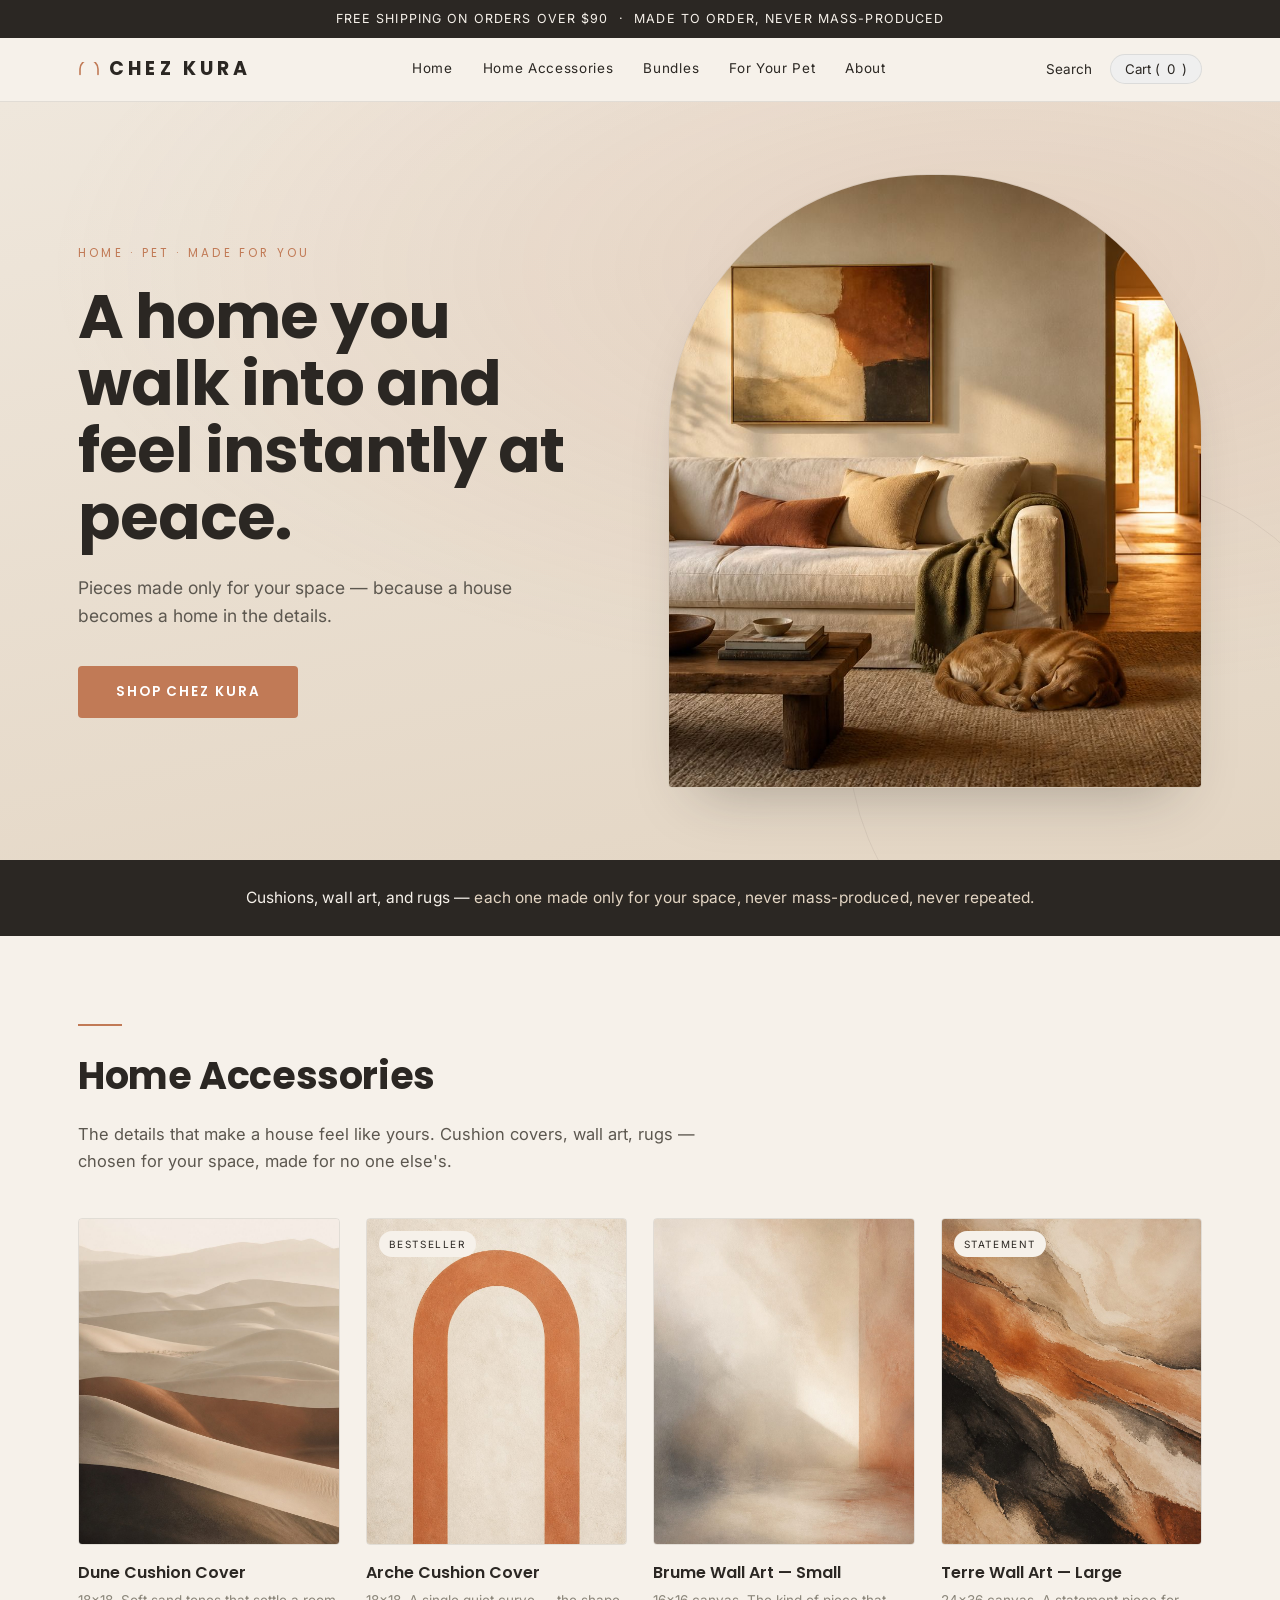
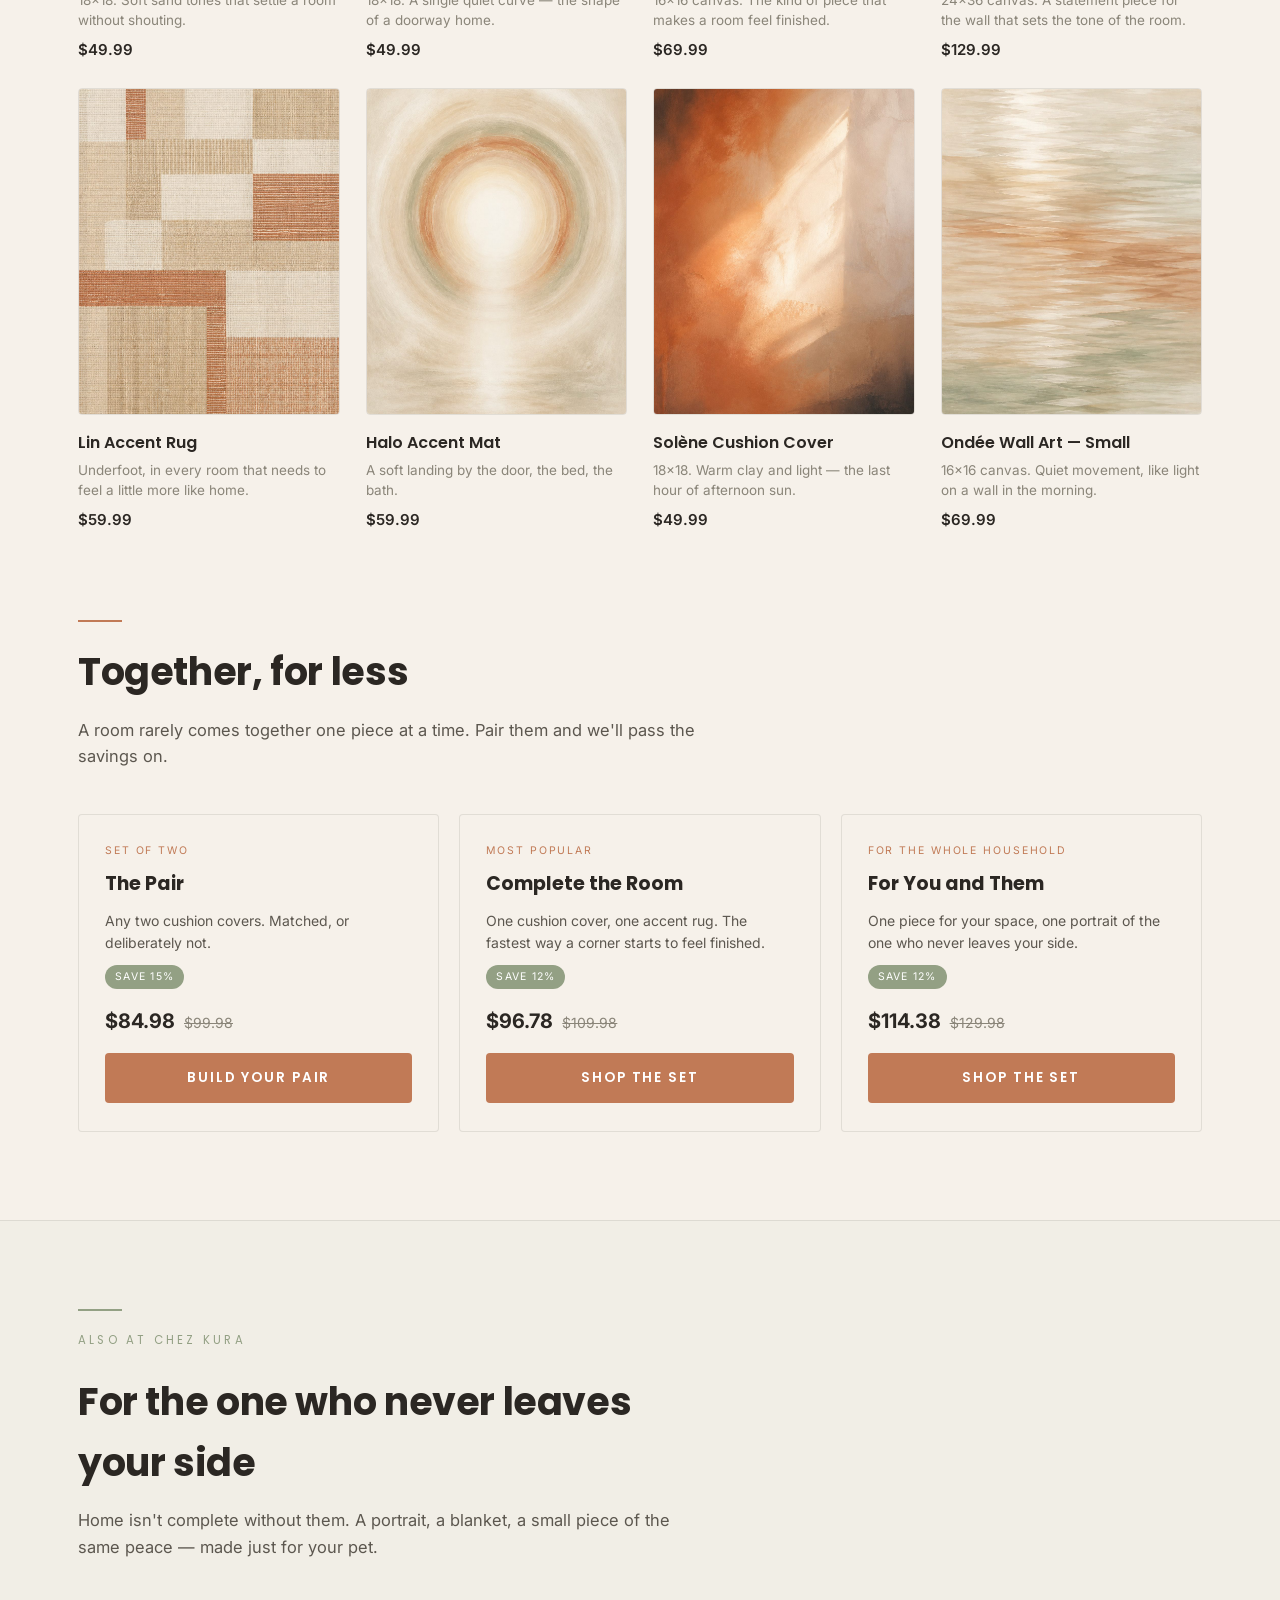
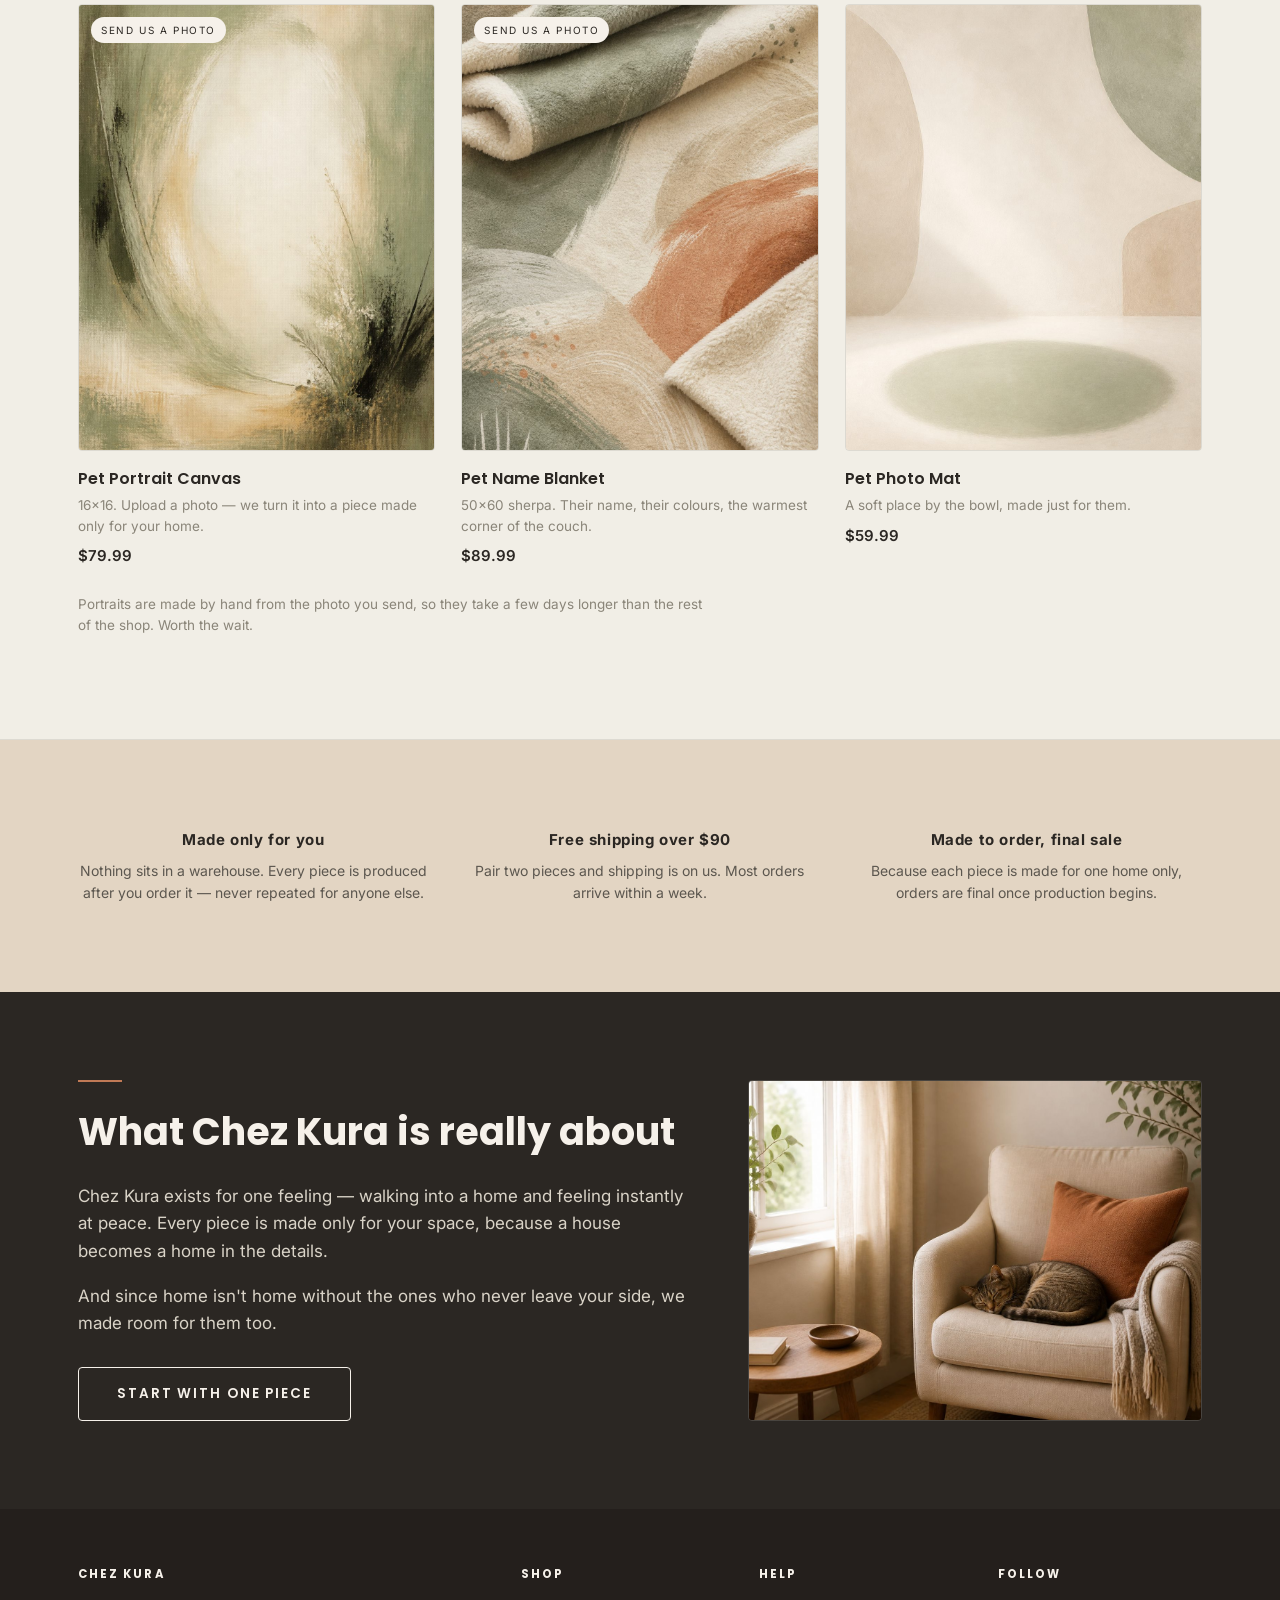
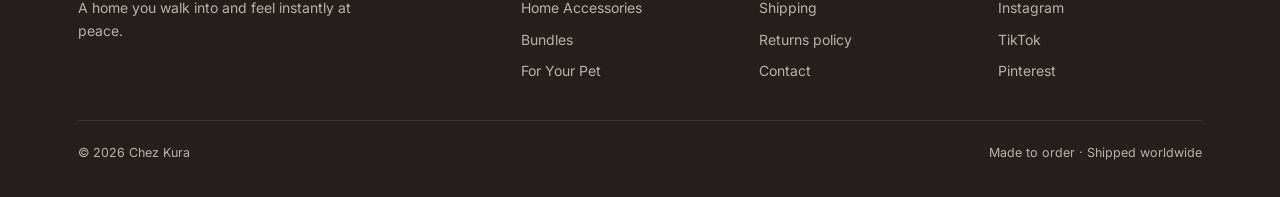
==== commit fb524fde: "Make arriving at Chez Kura feel like walking into a home. Adds a warm living-room hero photographed " ====
--- a/index.html
+++ b/index.html
@@ -43,11 +43,16 @@
 
 <main id="main">
 <header class="hero" id="top">
-  <div class="hero-inner">
-    <div class="eyebrow">Home · Pet · Made for you</div>
-    <h1>A home you walk into and feel instantly at peace.</h1>
-    <p>Pieces made only for your space — because a house becomes a home in the details.</p>
-    <a class="btn" href="#home-accessories">Shop Chez Kura</a>
+  <div class="hero-inner hero-split">
+    <div class="hero-copy">
+      <div class="eyebrow">Home · Pet · Made for you</div>
+      <h1>A home you walk into and feel instantly at peace.</h1>
+      <p>Pieces made only for your space — because a house becomes a home in the details.</p>
+      <a class="btn" href="#home-accessories">Shop Chez Kura</a>
+    </div>
+    <div class="hero-media">
+      <img src="assets/images/hero-home.jpg" alt="A calm living room in soft afternoon light — linen sofa, terracotta cushions, and a dog asleep on the rug." fetchpriority="high">
+    </div>
   </div>
 </header>
 
@@ -219,12 +224,17 @@
 </section>
 
 <section class="about" id="about">
-  <div class="wrap">
-    <div class="rule"></div>
-    <h2>What Chez Kura is really about</h2>
-    <p>Chez Kura exists for one feeling — walking into a home and feeling instantly at peace. Every piece is made only for your space, because a house becomes a home in the details.</p>
-    <p>And since home isn't home without the ones who never leave your side, we made room for them too.</p>
-    <a class="btn btn-ghost on-dark" href="#home-accessories">Start with one piece</a>
+  <div class="wrap about-split">
+    <div class="about-copy">
+      <div class="rule"></div>
+      <h2>What Chez Kura is really about</h2>
+      <p>Chez Kura exists for one feeling — walking into a home and feeling instantly at peace. Every piece is made only for your space, because a house becomes a home in the details.</p>
+      <p>And since home isn't home without the ones who never leave your side, we made room for them too.</p>
+      <a class="btn btn-ghost on-dark" href="#home-accessories">Start with one piece</a>
+    </div>
+    <div class="about-media">
+      <img src="assets/images/about-home.jpg" alt="A quiet reading corner — a linen chair by the window, warm light, and a cat asleep on the seat." loading="lazy">
+    </div>
   </div>
 </section>
 </main>
--- a/assets/styles.css
+++ b/assets/styles.css
@@ -75,6 +75,20 @@
     border:1px solid rgba(43,39,35,0.07);
   }
   .hero-inner{max-width:var(--maxw);margin:0 auto;padding:96px 28px;position:relative;z-index:2;}
+  .hero-split{
+    display:grid;grid-template-columns:1fr 1fr;gap:56px;align-items:center;
+    width:100%;padding:72px 28px;
+  }
+  .hero-media img{
+    width:100%;aspect-ratio:4/4.6;object-fit:cover;display:block;
+    border-radius:260px 260px var(--radius) var(--radius);
+    border:1px solid rgba(43,39,35,0.08);
+    box-shadow:0 30px 60px -30px rgba(43,39,35,0.35);
+  }
+  @media(max-width:860px){
+    .hero-split{grid-template-columns:1fr;gap:36px;padding:56px 28px 64px;}
+    .hero-media img{aspect-ratio:4/3.4;border-radius:200px 200px var(--radius) var(--radius);}
+  }
   .eyebrow{
     font-size:11.5px;letter-spacing:.28em;text-transform:uppercase;
     color:var(--terracotta);margin-bottom:22px;
@@ -195,6 +209,17 @@
   .about .rule{background:var(--terracotta);}
   .about h2{font-size:clamp(26px,3.4vw,38px);margin:0 0 20px;}
   .about p{font-size:17px;color:#D9D3C7;max-width:62ch;margin:0 0 18px;}
+  .about-split{
+    display:grid;grid-template-columns:1.15fr 0.85fr;gap:56px;align-items:center;
+  }
+  .about-media img{
+    width:100%;aspect-ratio:4/3;object-fit:cover;display:block;
+    border-radius:var(--radius);
+    border:1px solid rgba(246,241,234,0.14);
+  }
+  @media(max-width:860px){
+    .about-split{grid-template-columns:1fr;gap:32px;}
+  }
 
   /* ---------- Footer ---------- */
   footer{background:#241F1C;color:#B9B2A6;padding:56px 0 34px;font-size:14px;}
@@ -349,7 +374,12 @@
   }
   .contact-form .btn{align-self:flex-start;border:0;cursor:pointer;}
 
+  /* ---------- Gentle reveal ---------- */
+  .reveal{opacity:0;transform:translateY(14px);transition:opacity .7s ease,transform .7s ease;}
+  .reveal.is-in{opacity:1;transform:none;}
+
   @media(prefers-reduced-motion:reduce){
     html{scroll-behavior:auto;}
     .thumb,.btn{transition:none;}
-  }
+    .reveal{opacity:1;transform:none;transition:none;}
+  }
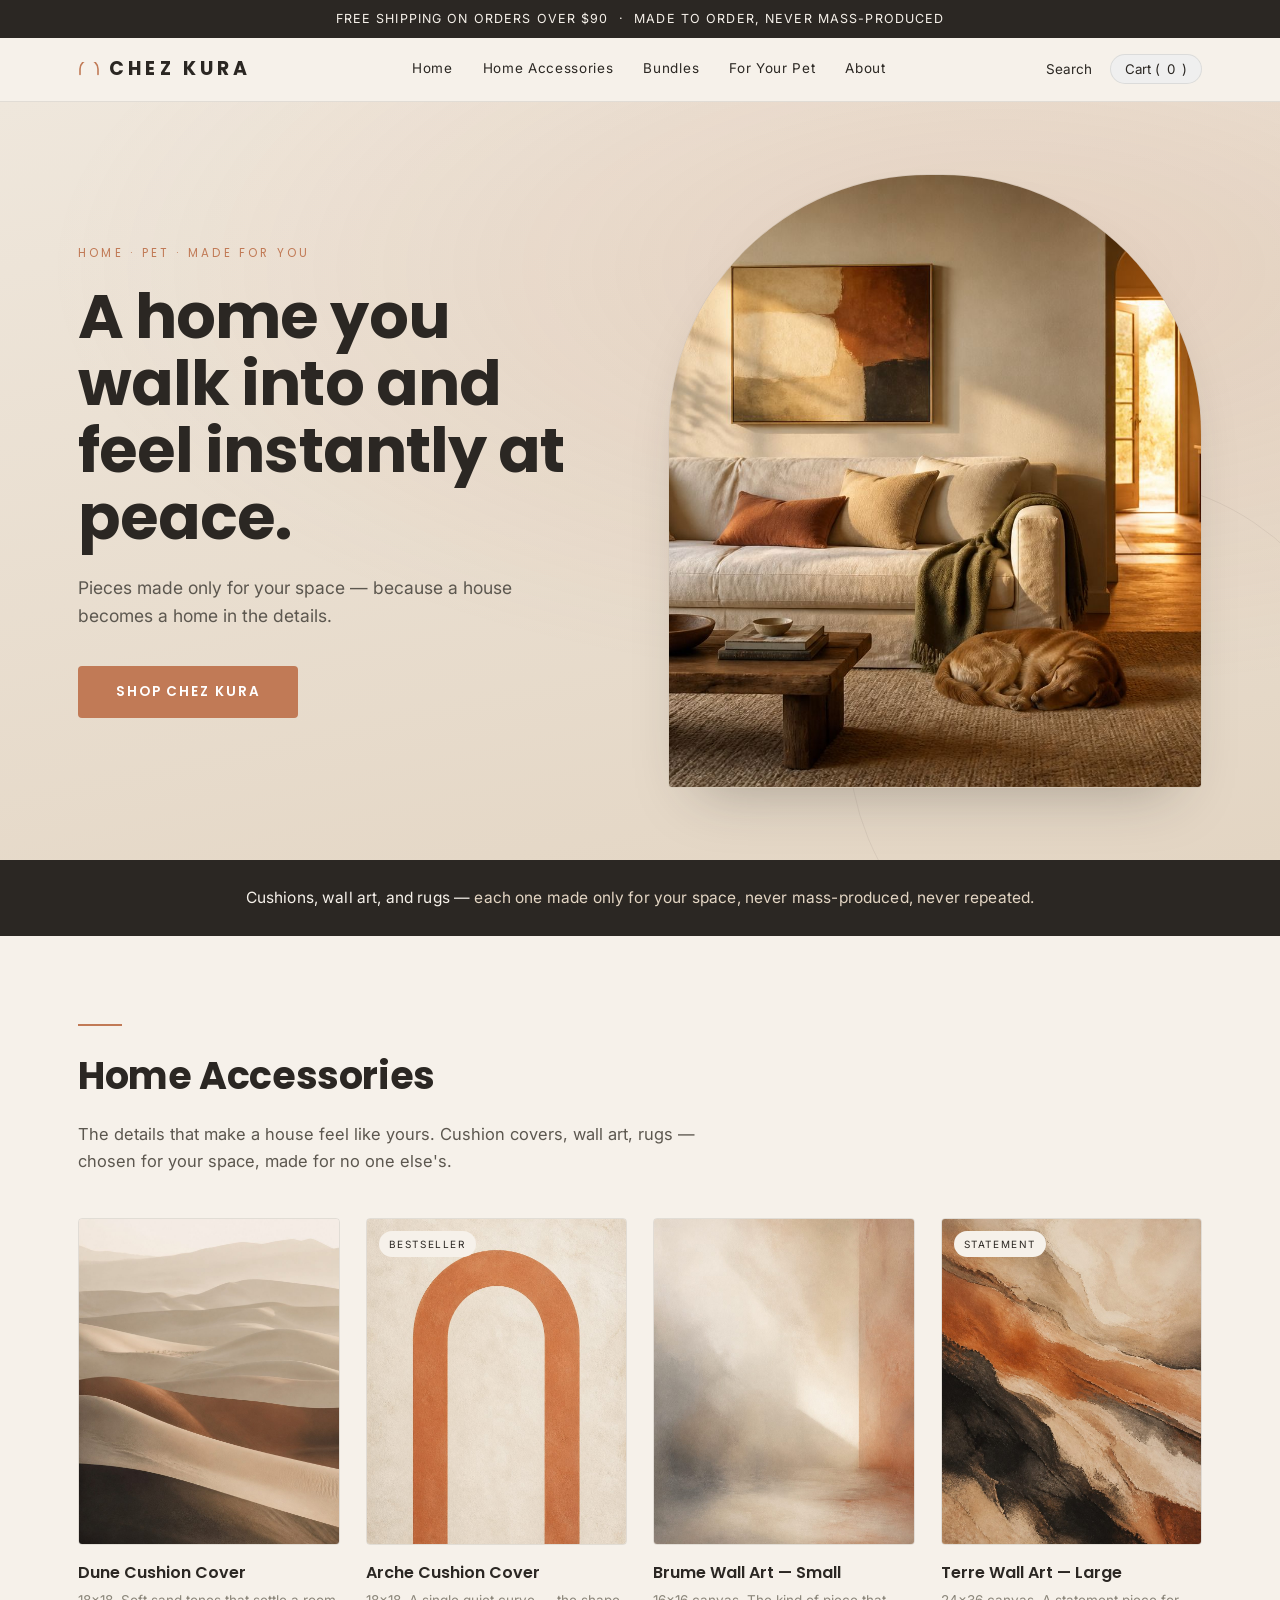
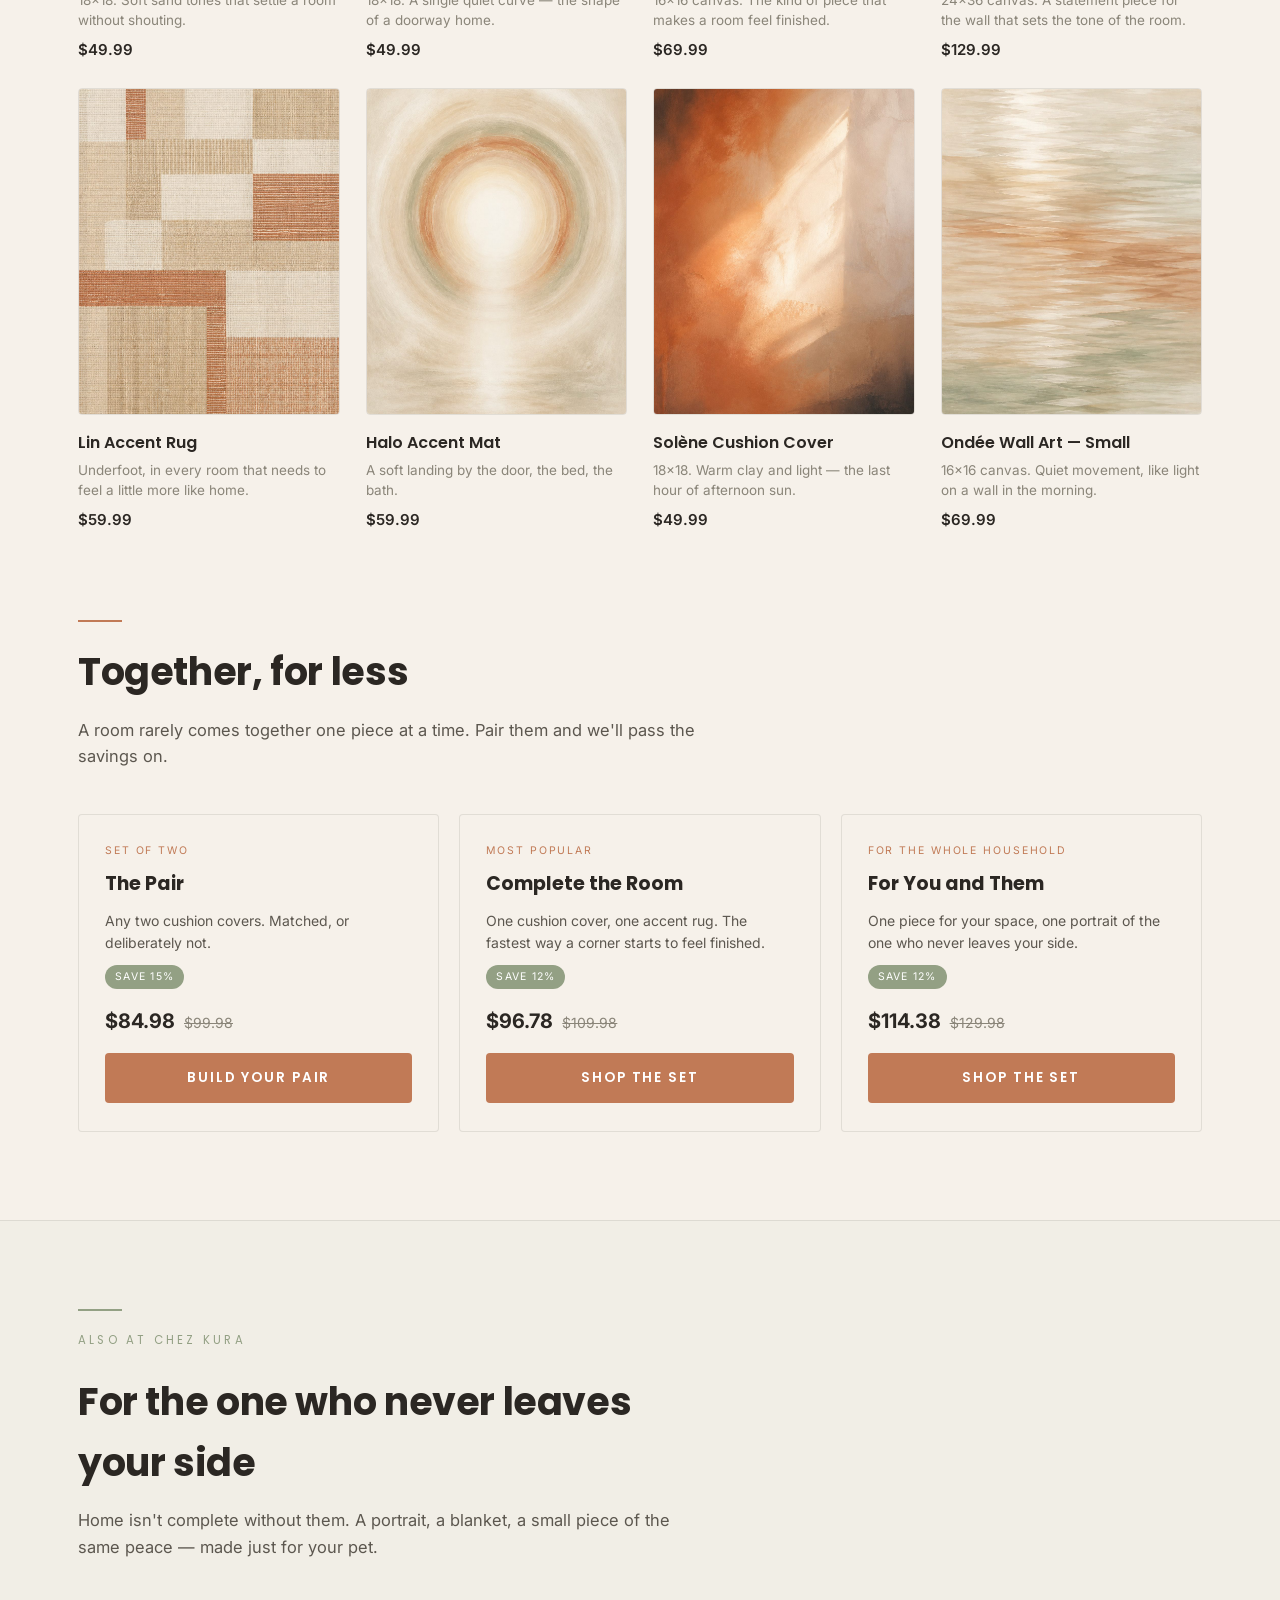
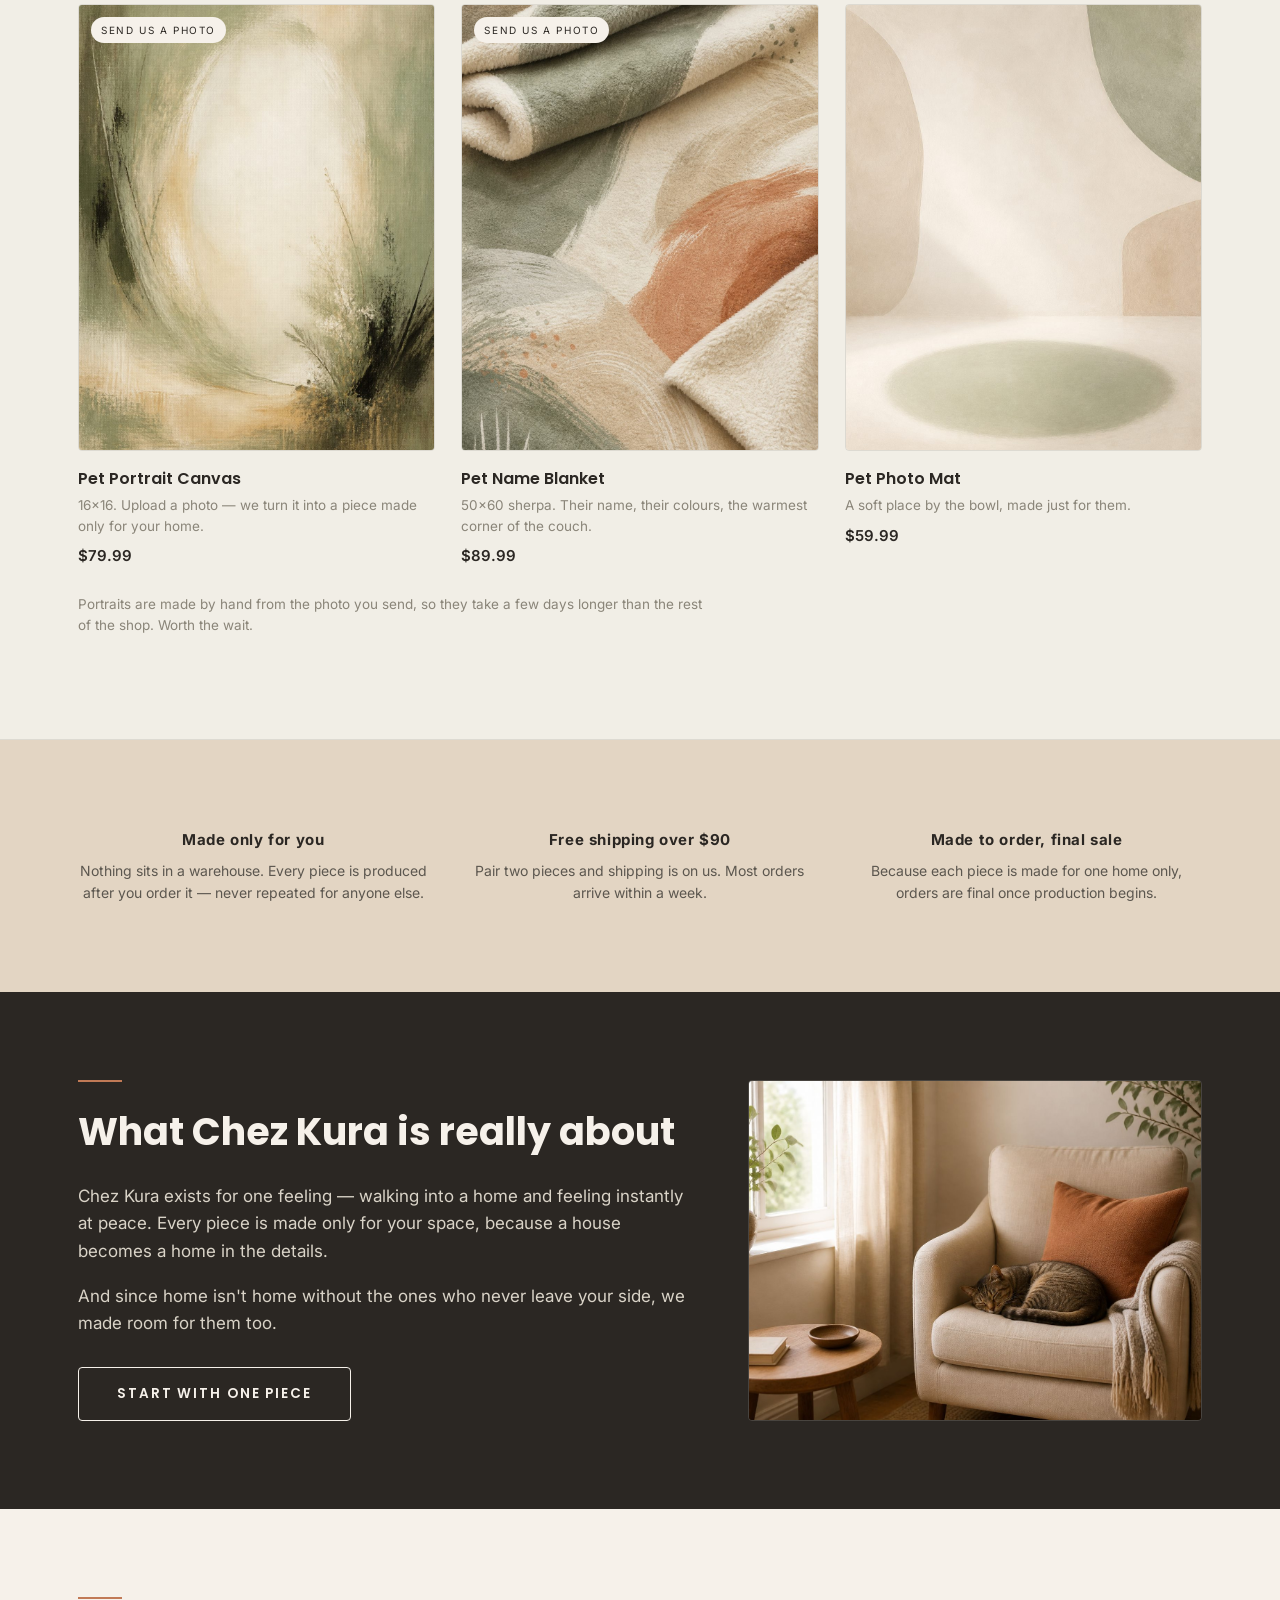
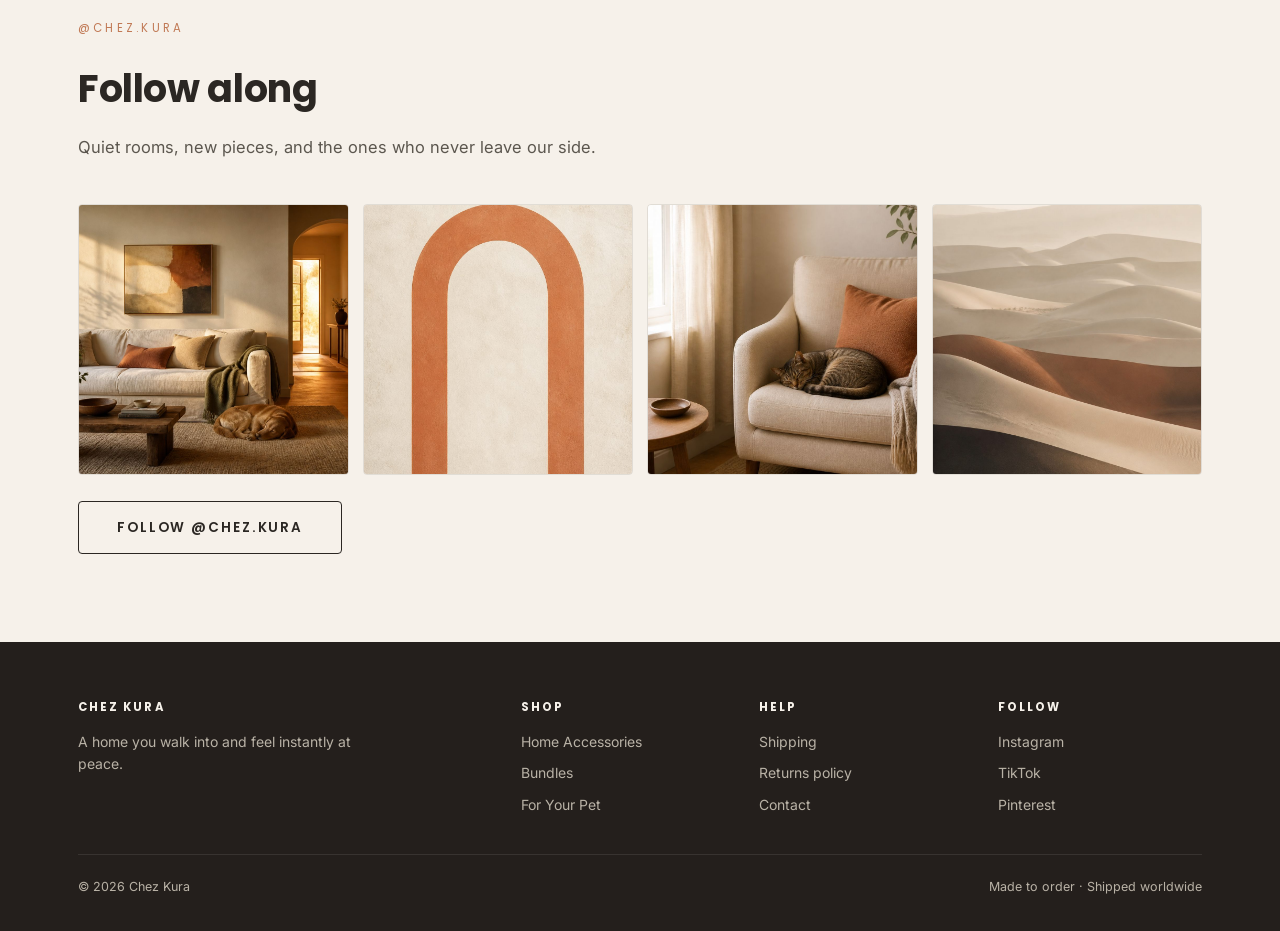
==== commit 32da1fc7: "Add a Follow along section linking the homepage to Instagram. Co-authored-by: chouaibano3-creator <c" ====
--- a/index.html
+++ b/index.html
@@ -237,6 +237,32 @@
     </div>
   </div>
 </section>
+
+<section class="insta" id="instagram">
+  <div class="wrap">
+    <div class="sec-head">
+      <div class="rule"></div>
+      <div class="eyebrow">@chez.kura</div>
+      <h2>Follow along</h2>
+      <p>Quiet rooms, new pieces, and the ones who never leave our side.</p>
+    </div>
+    <div class="insta-grid">
+      <a href="https://www.instagram.com/chez.kura" target="_blank" rel="noopener" aria-label="Chez Kura on Instagram">
+        <img src="assets/images/hero-home.jpg" alt="A calm living room in soft afternoon light." loading="lazy">
+      </a>
+      <a href="https://www.instagram.com/chez.kura" target="_blank" rel="noopener" aria-label="Chez Kura on Instagram">
+        <img src="assets/images/arche.jpg" alt="Arche — a single quiet curve." loading="lazy">
+      </a>
+      <a href="https://www.instagram.com/chez.kura" target="_blank" rel="noopener" aria-label="Chez Kura on Instagram">
+        <img src="assets/images/about-home.jpg" alt="A quiet reading corner by the window." loading="lazy">
+      </a>
+      <a href="https://www.instagram.com/chez.kura" target="_blank" rel="noopener" aria-label="Chez Kura on Instagram">
+        <img src="assets/images/dune.jpg" alt="Dune — soft sand tones." loading="lazy">
+      </a>
+    </div>
+    <a class="btn btn-ghost insta-btn" href="https://www.instagram.com/chez.kura" target="_blank" rel="noopener">Follow @chez.kura</a>
+  </div>
+</section>
 </main>
 
 <footer>
@@ -265,7 +291,7 @@
       <div>
         <h5>Follow</h5>
         <ul>
-          <li><a href="#">Instagram</a></li>
+          <li><a href="https://www.instagram.com/chez.kura" target="_blank" rel="noopener">Instagram</a></li>
           <li><a href="#">TikTok</a></li>
           <li><a href="#">Pinterest</a></li>
         </ul>
--- a/assets/styles.css
+++ b/assets/styles.css
@@ -374,6 +374,18 @@
   }
   .contact-form .btn{align-self:flex-start;border:0;cursor:pointer;}
 
+  /* ---------- Instagram ---------- */
+  .insta{background:var(--bone);}
+  .insta-grid{display:grid;grid-template-columns:repeat(4,1fr);gap:14px;}
+  @media(max-width:760px){ .insta-grid{grid-template-columns:repeat(2,1fr);} }
+  .insta-grid a{display:block;overflow:hidden;border-radius:var(--radius);border:1px solid var(--hairline);}
+  .insta-grid img{
+    width:100%;aspect-ratio:1/1;object-fit:cover;display:block;
+    transition:transform .35s ease;
+  }
+  .insta-grid a:hover img{transform:scale(1.04);}
+  .insta-btn{margin-top:26px;}
+
   /* ---------- Gentle reveal ---------- */
   .reveal{opacity:0;transform:translateY(14px);transition:opacity .7s ease,transform .7s ease;}
   .reveal.is-in{opacity:1;transform:none;}
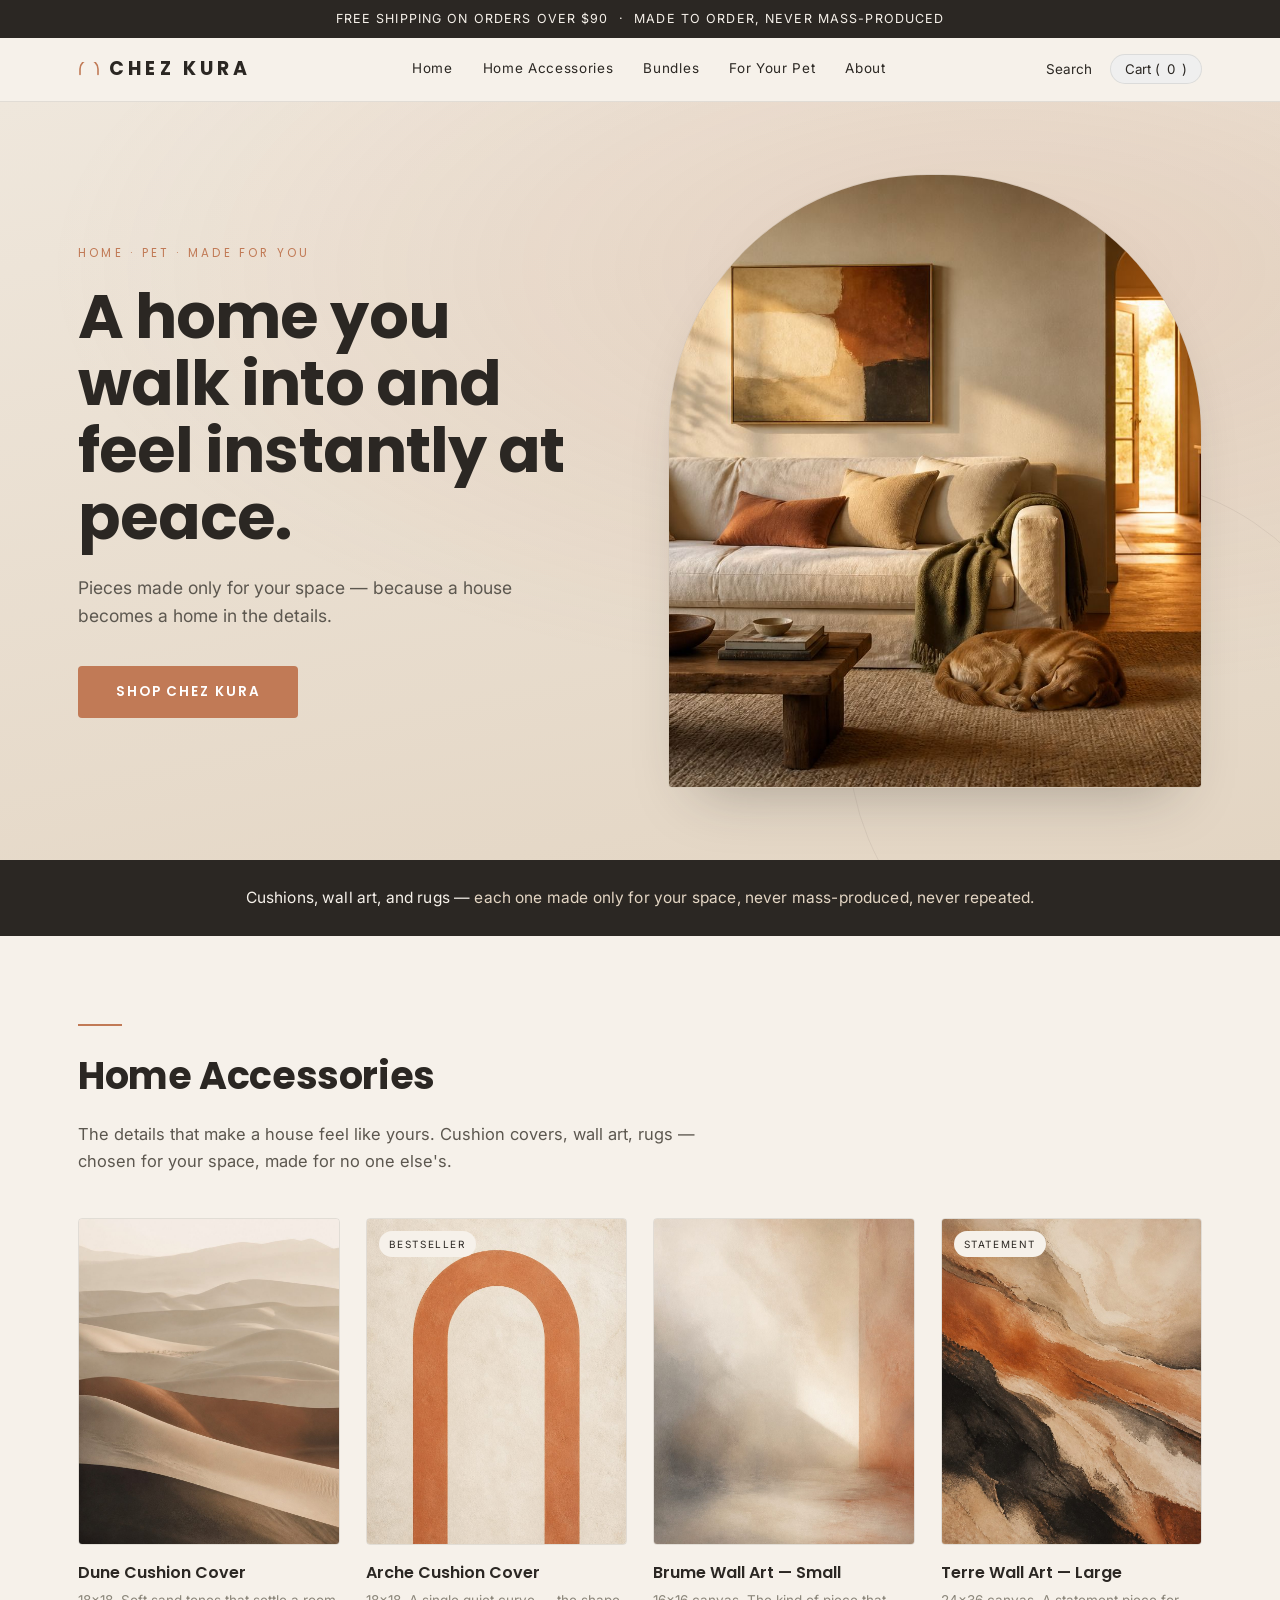
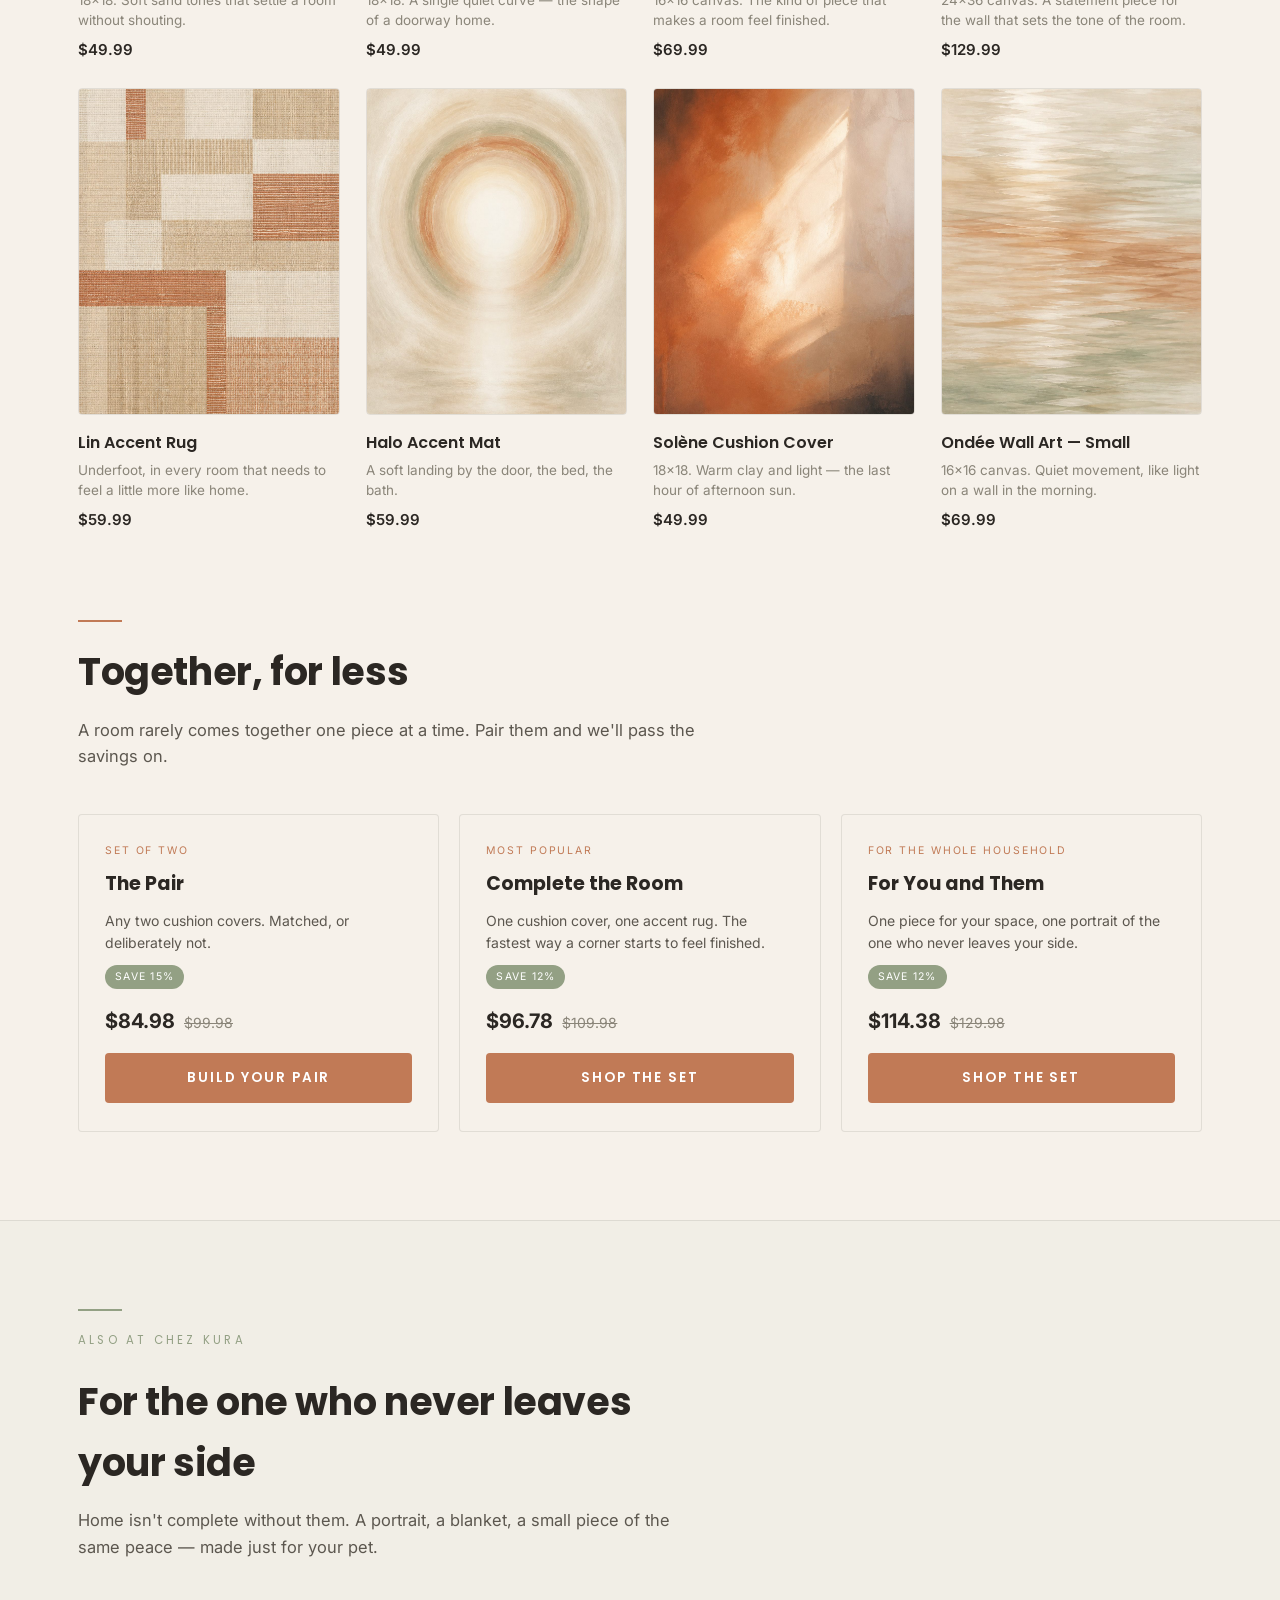
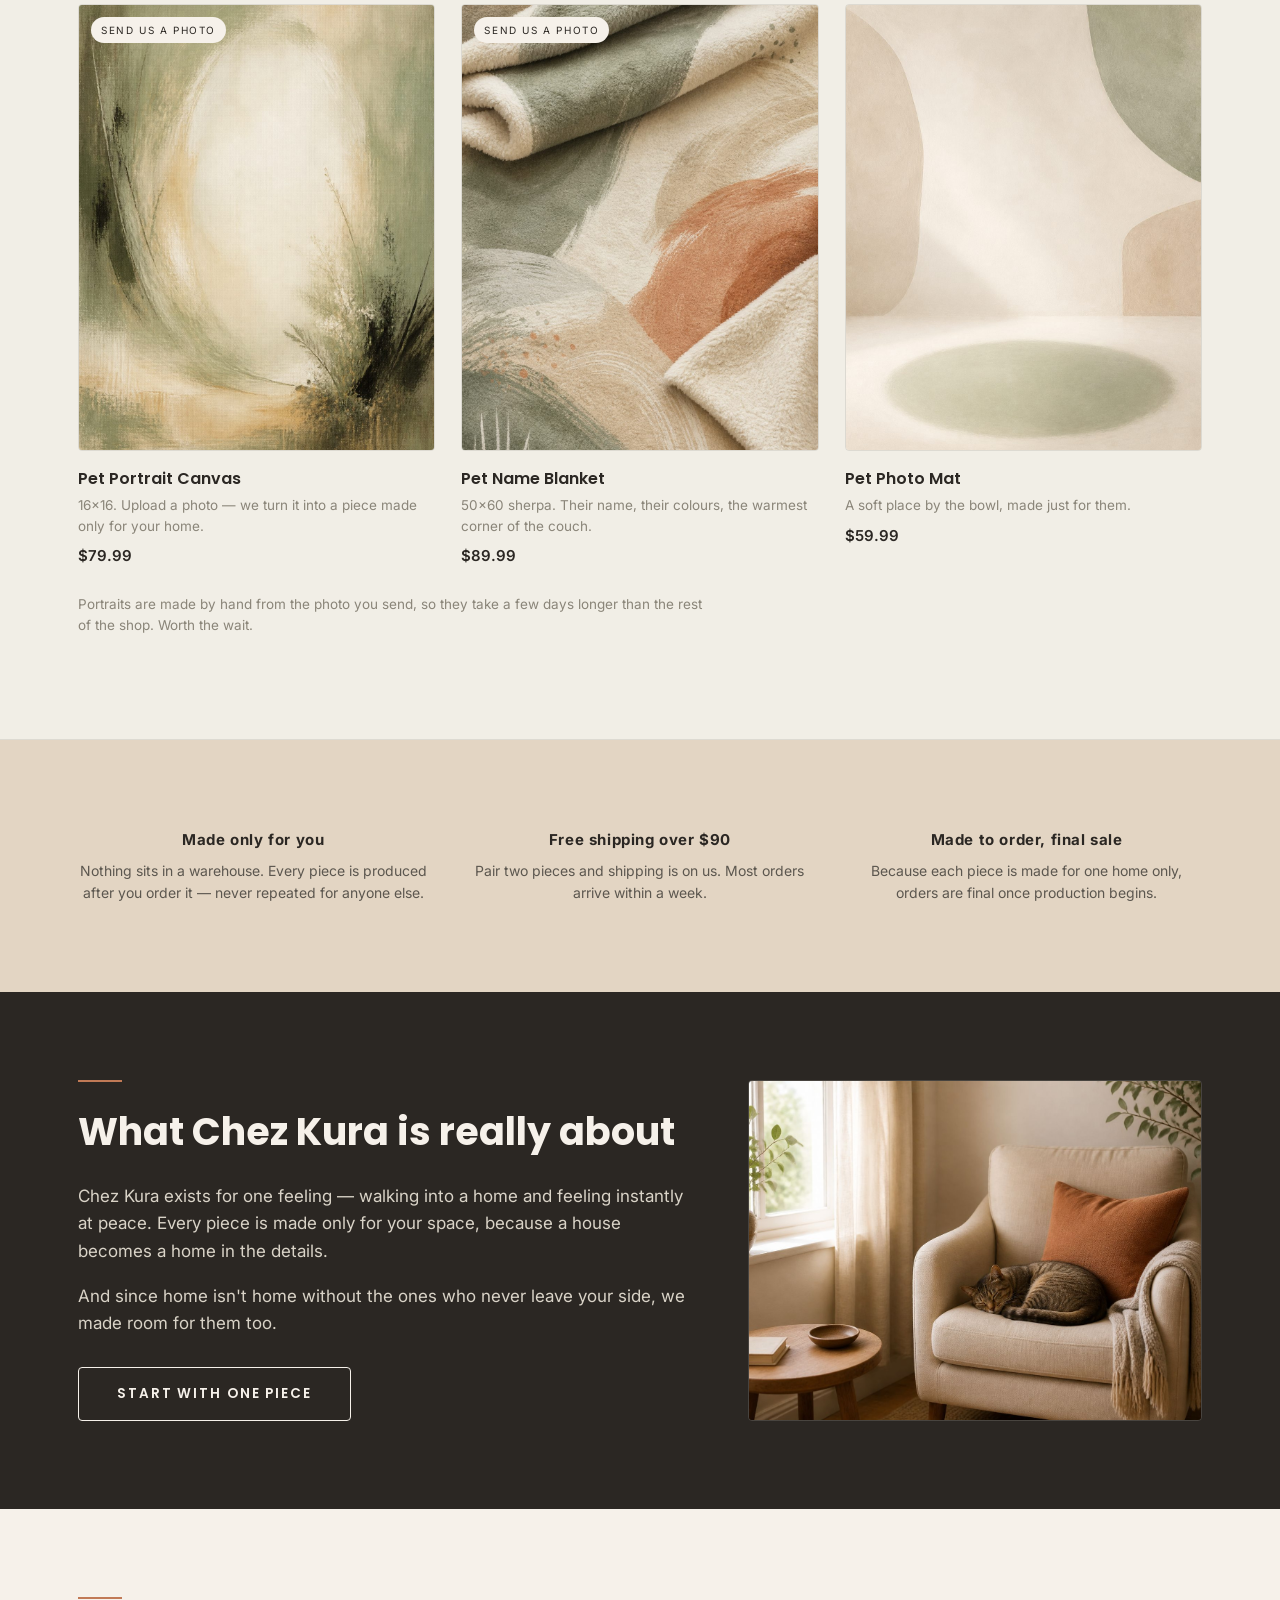
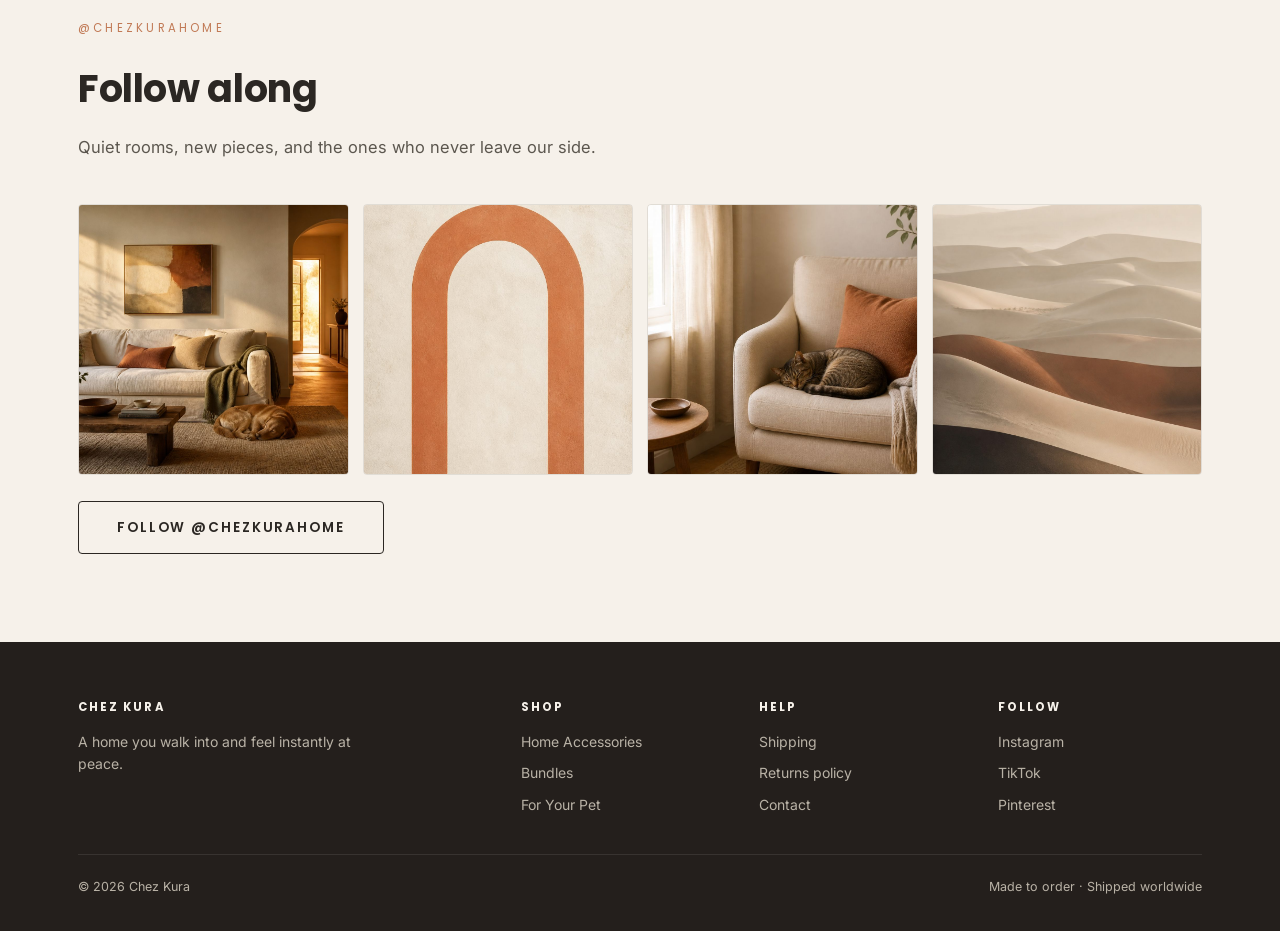
==== commit a03af4d1: "Point Instagram links at the handle chezkurahome. Co-authored-by: chouaibano3-creator <chouaibano3-c" ====
--- a/index.html
+++ b/index.html
@@ -242,25 +242,25 @@
   <div class="wrap">
     <div class="sec-head">
       <div class="rule"></div>
-      <div class="eyebrow">@chez.kura</div>
+      <div class="eyebrow">@chezkurahome</div>
       <h2>Follow along</h2>
       <p>Quiet rooms, new pieces, and the ones who never leave our side.</p>
     </div>
     <div class="insta-grid">
-      <a href="https://www.instagram.com/chez.kura" target="_blank" rel="noopener" aria-label="Chez Kura on Instagram">
+      <a href="https://www.instagram.com/chezkurahome" target="_blank" rel="noopener" aria-label="Chez Kura on Instagram">
         <img src="assets/images/hero-home.jpg" alt="A calm living room in soft afternoon light." loading="lazy">
       </a>
-      <a href="https://www.instagram.com/chez.kura" target="_blank" rel="noopener" aria-label="Chez Kura on Instagram">
+      <a href="https://www.instagram.com/chezkurahome" target="_blank" rel="noopener" aria-label="Chez Kura on Instagram">
         <img src="assets/images/arche.jpg" alt="Arche — a single quiet curve." loading="lazy">
       </a>
-      <a href="https://www.instagram.com/chez.kura" target="_blank" rel="noopener" aria-label="Chez Kura on Instagram">
+      <a href="https://www.instagram.com/chezkurahome" target="_blank" rel="noopener" aria-label="Chez Kura on Instagram">
         <img src="assets/images/about-home.jpg" alt="A quiet reading corner by the window." loading="lazy">
       </a>
-      <a href="https://www.instagram.com/chez.kura" target="_blank" rel="noopener" aria-label="Chez Kura on Instagram">
+      <a href="https://www.instagram.com/chezkurahome" target="_blank" rel="noopener" aria-label="Chez Kura on Instagram">
         <img src="assets/images/dune.jpg" alt="Dune — soft sand tones." loading="lazy">
       </a>
     </div>
-    <a class="btn btn-ghost insta-btn" href="https://www.instagram.com/chez.kura" target="_blank" rel="noopener">Follow @chez.kura</a>
+    <a class="btn btn-ghost insta-btn" href="https://www.instagram.com/chezkurahome" target="_blank" rel="noopener">Follow @chezkurahome</a>
   </div>
 </section>
 </main>
@@ -291,7 +291,7 @@
       <div>
         <h5>Follow</h5>
         <ul>
-          <li><a href="https://www.instagram.com/chez.kura" target="_blank" rel="noopener">Instagram</a></li>
+          <li><a href="https://www.instagram.com/chezkurahome" target="_blank" rel="noopener">Instagram</a></li>
           <li><a href="#">TikTok</a></li>
           <li><a href="#">Pinterest</a></li>
         </ul>
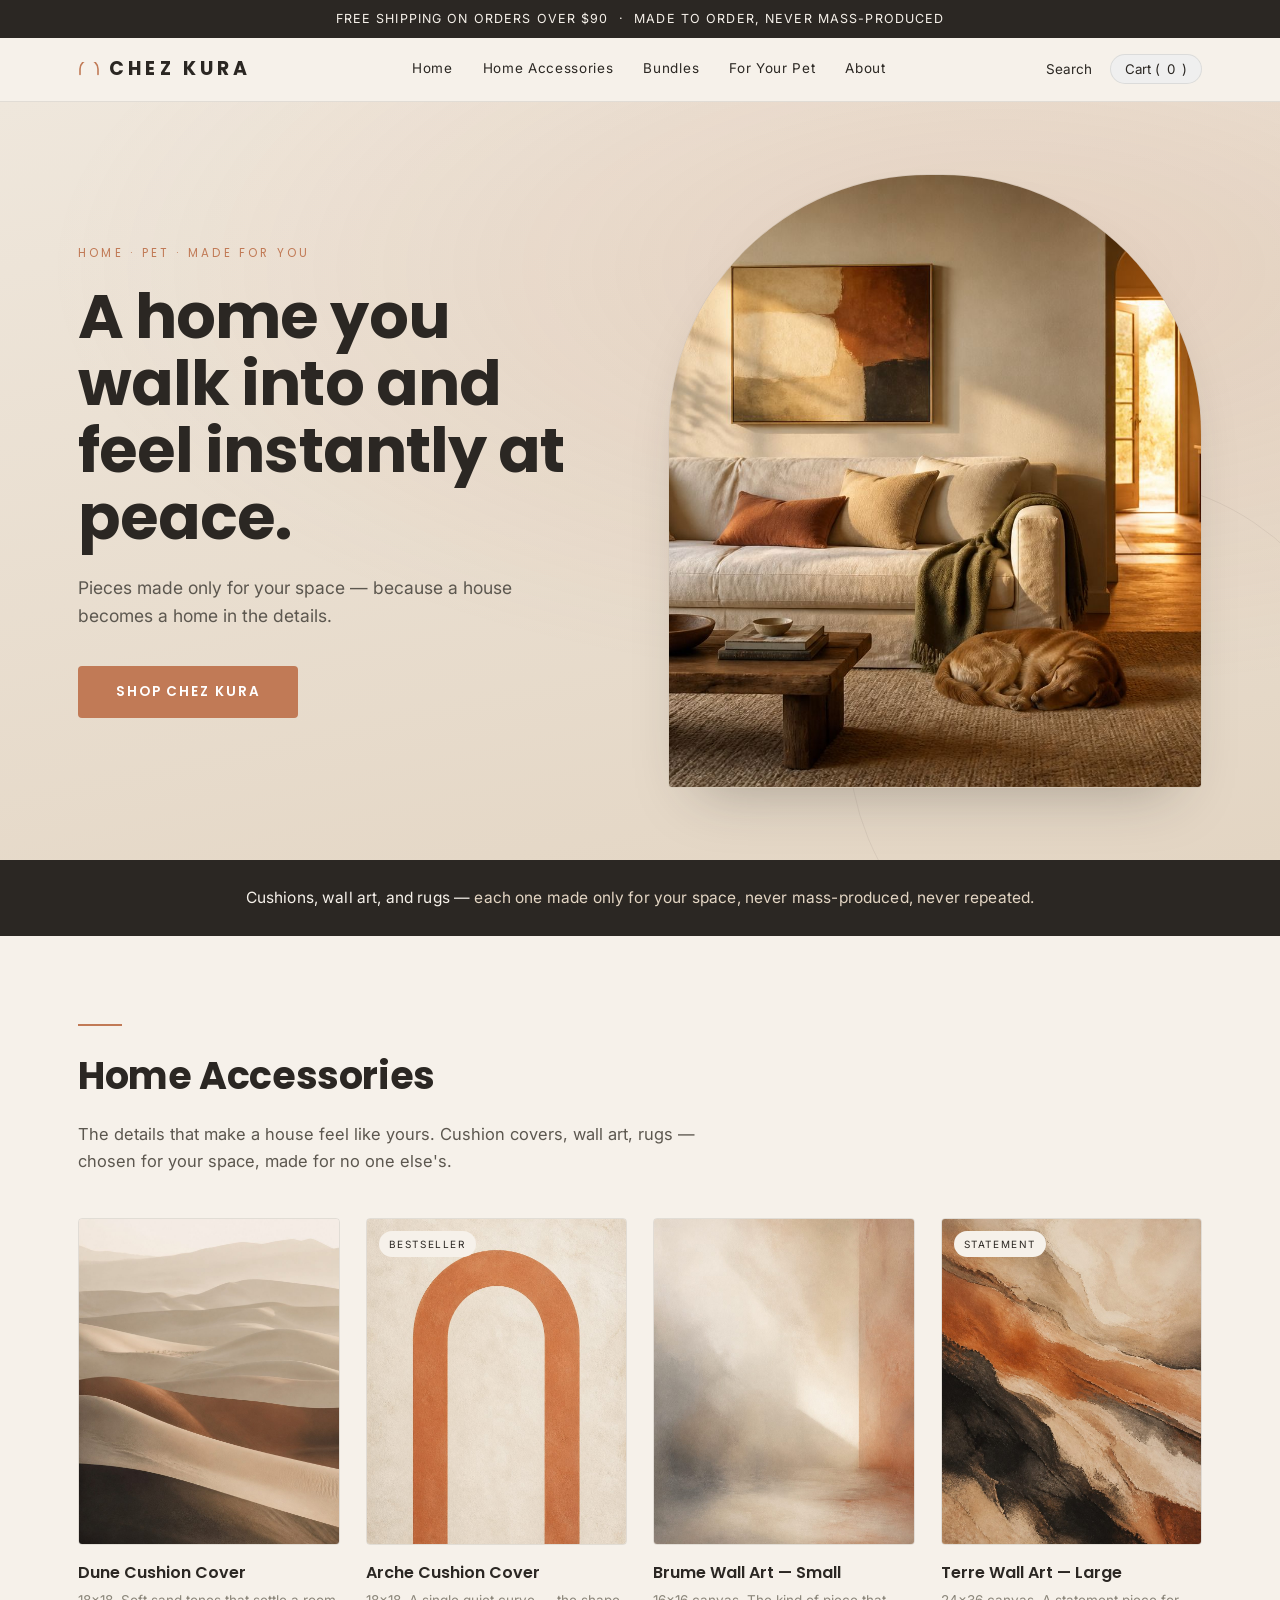
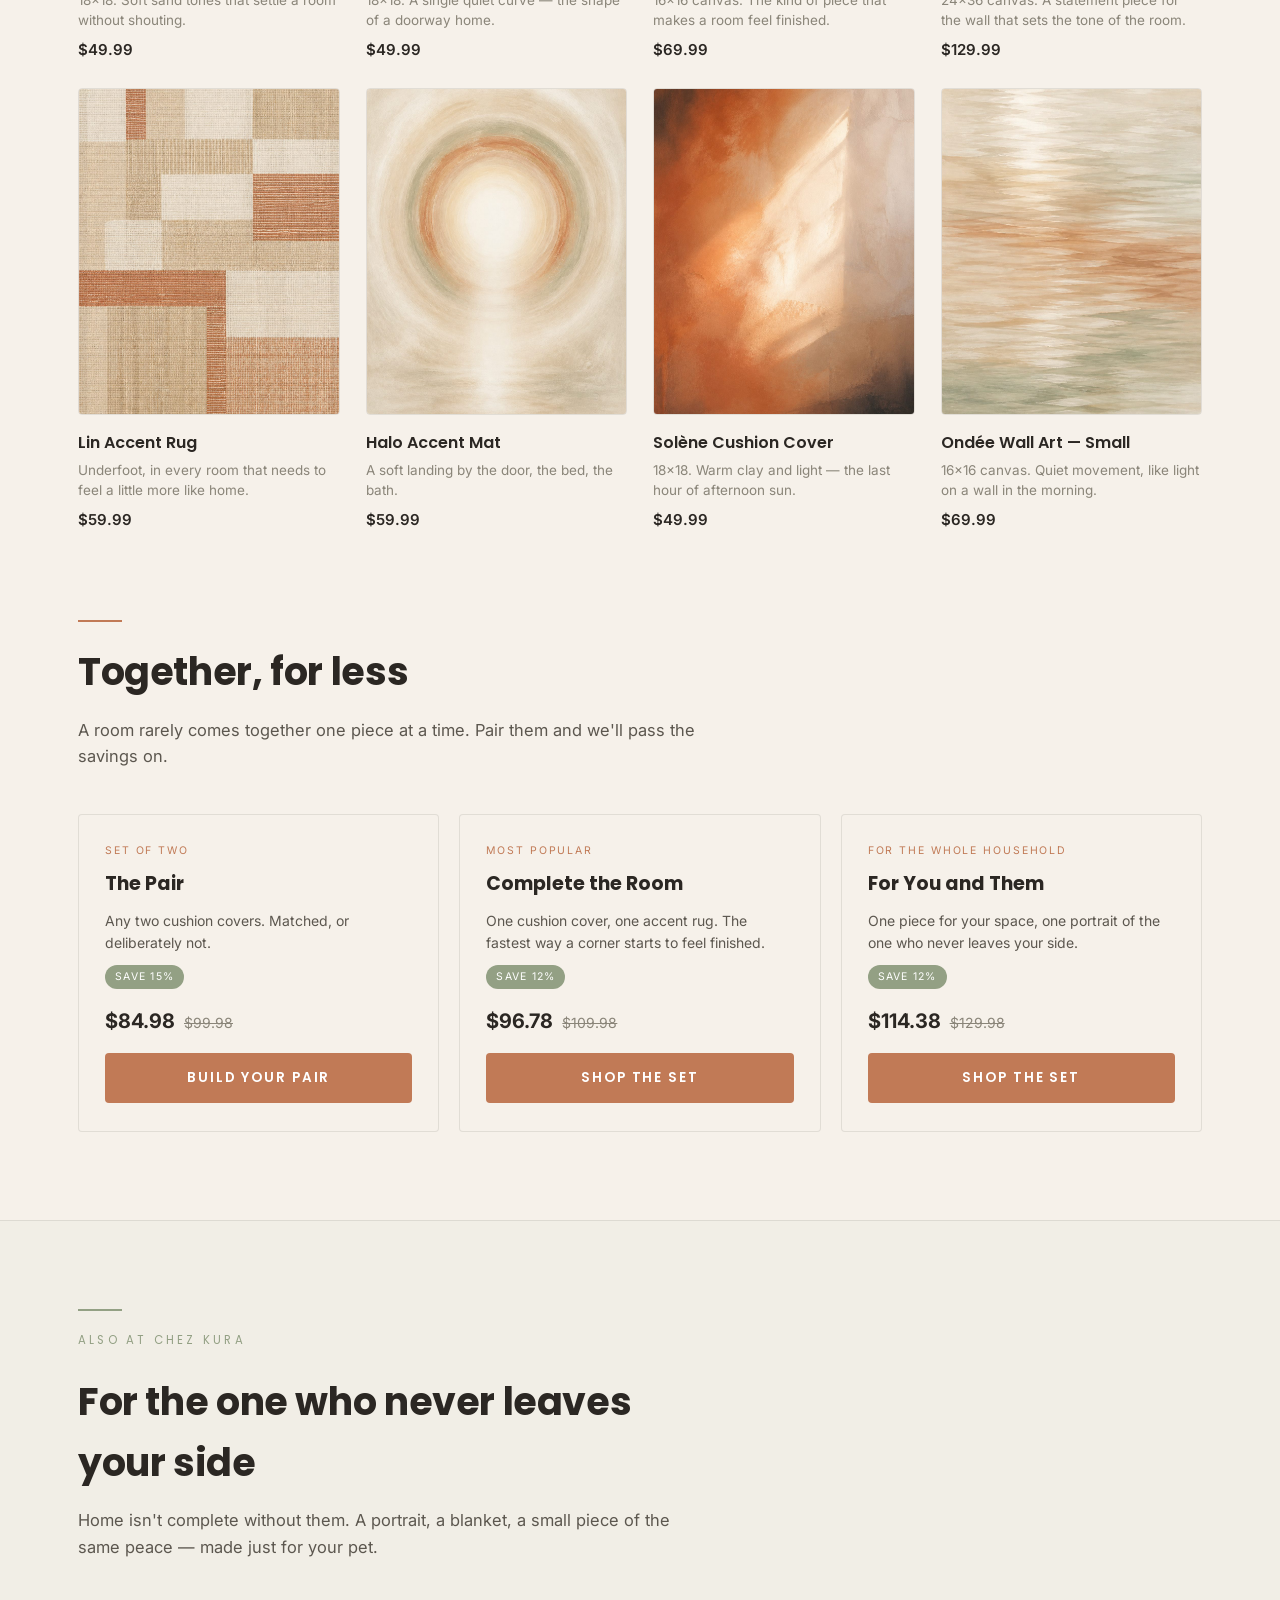
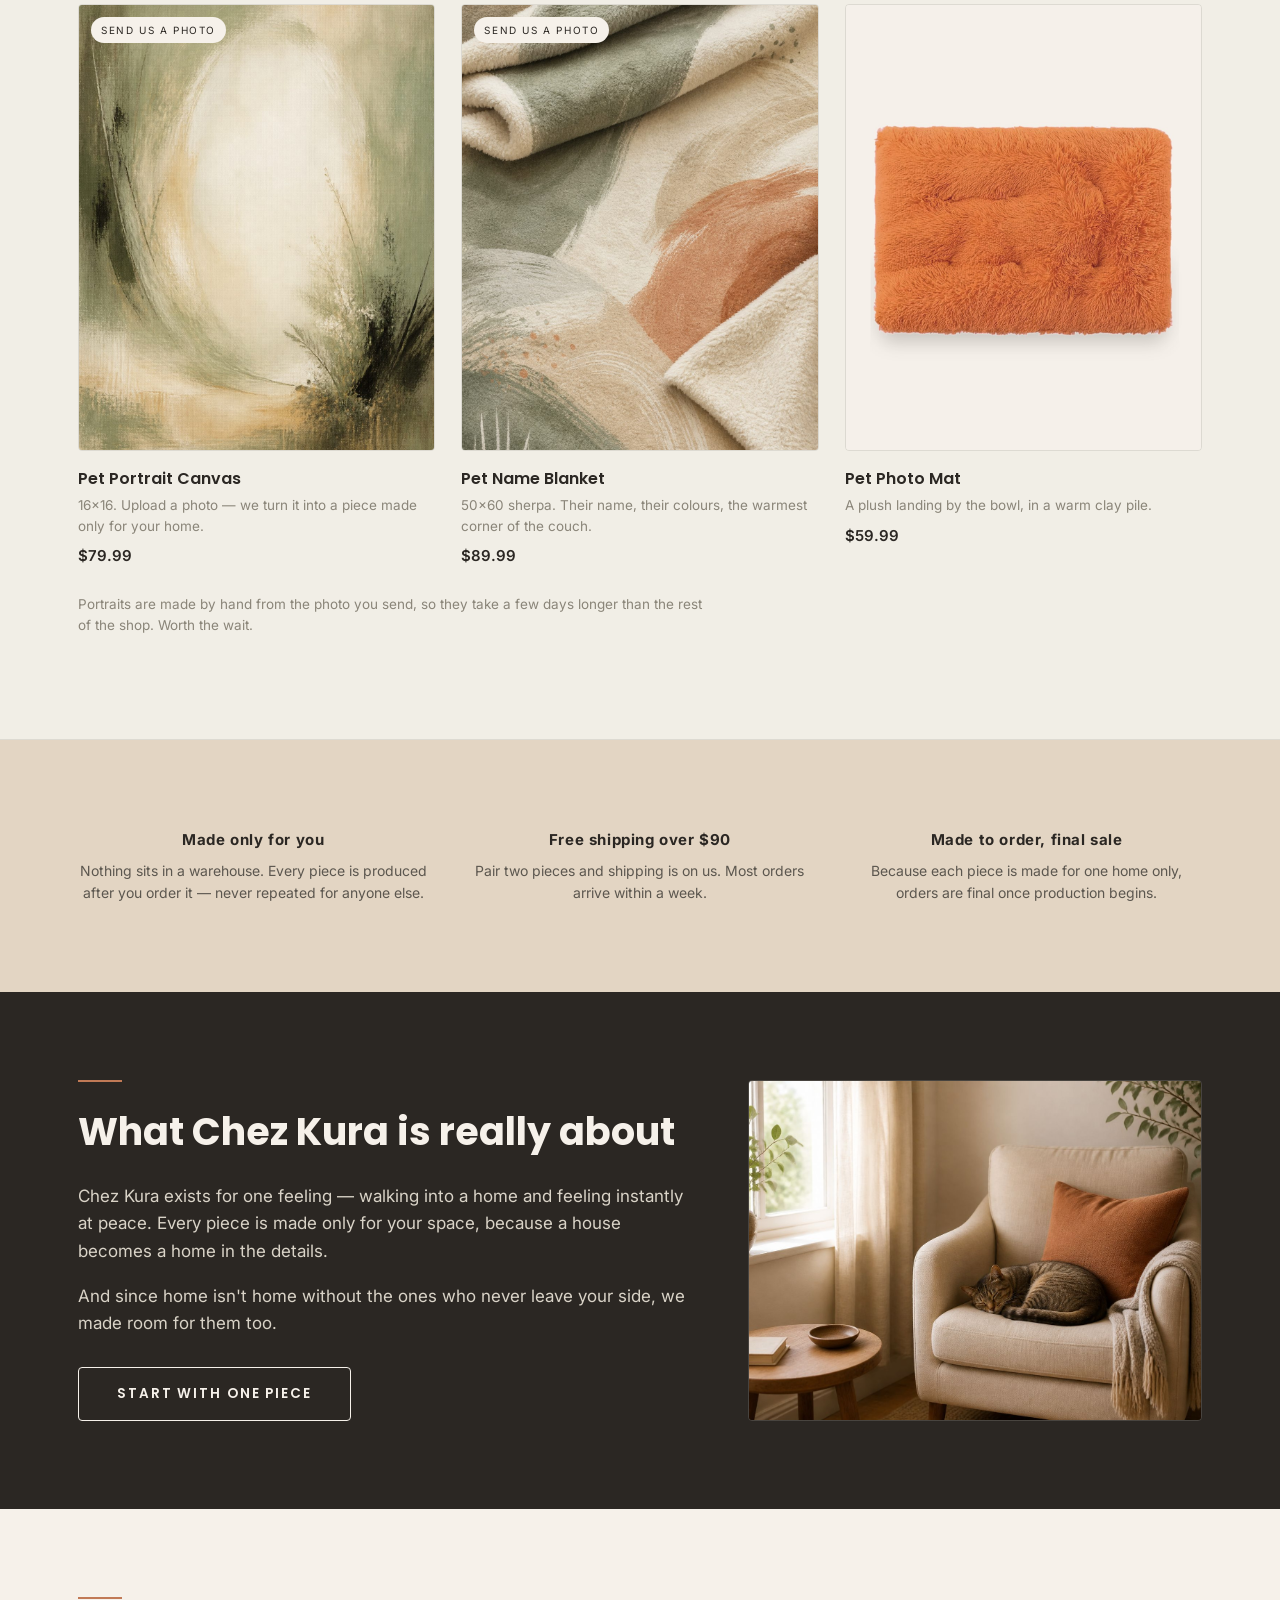
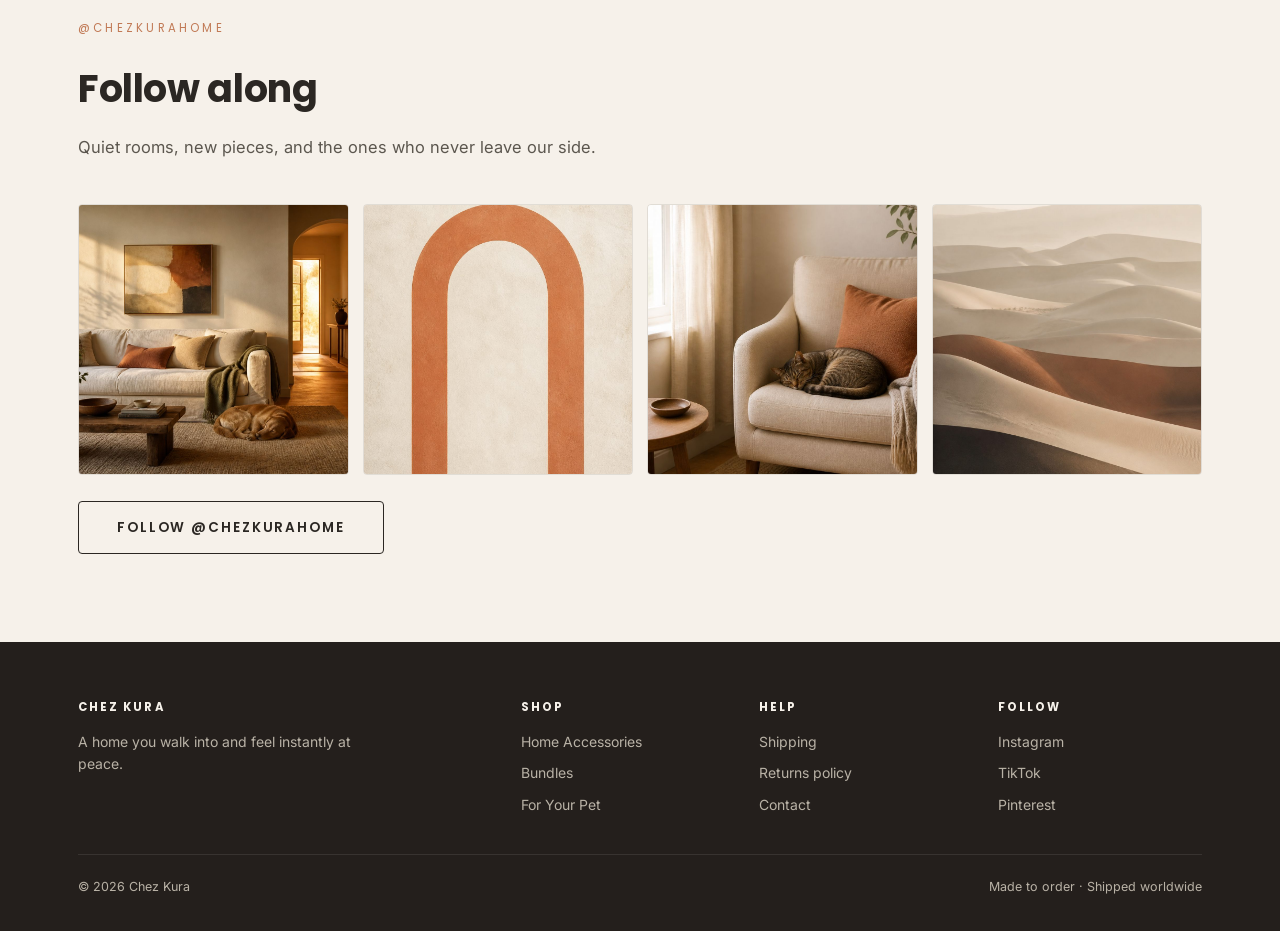
==== commit 3aa5c55b: "Use a real product photo for the Pet Photo Mat. Places the plush clay mat on the pet collection card" ====
--- a/index.html
+++ b/index.html
@@ -193,7 +193,7 @@
       <a class="card" href="product.html?id=pet-photo-mat">
         <div class="thumb"><img src="assets/images/pet-mat.jpg" alt="Pet Photo Mat"></div>
         <h3>Pet Photo Mat</h3>
-        <p class="desc">A soft place by the bowl, made just for them.</p>
+        <p class="desc">A plush landing by the bowl, in a warm clay pile.</p>
         <div class="price">$59.99</div>
       </a>
     </div>
